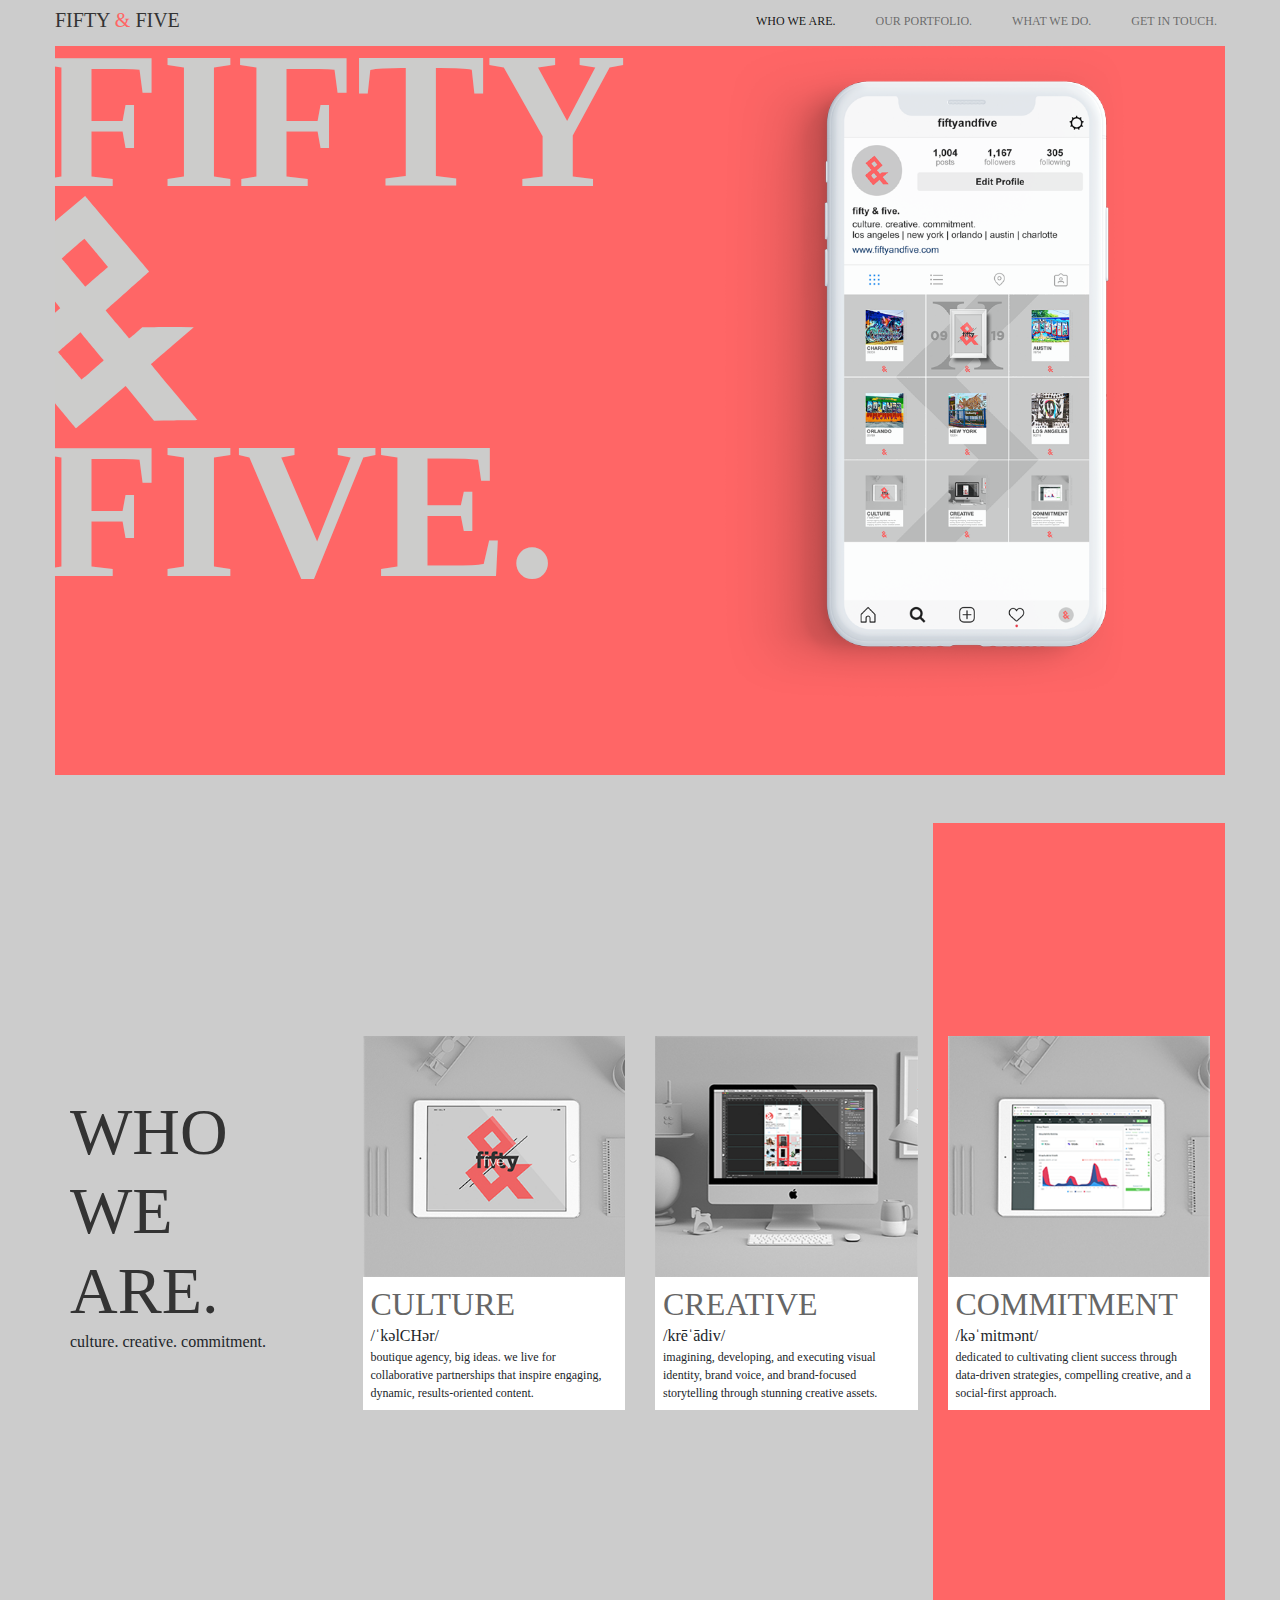
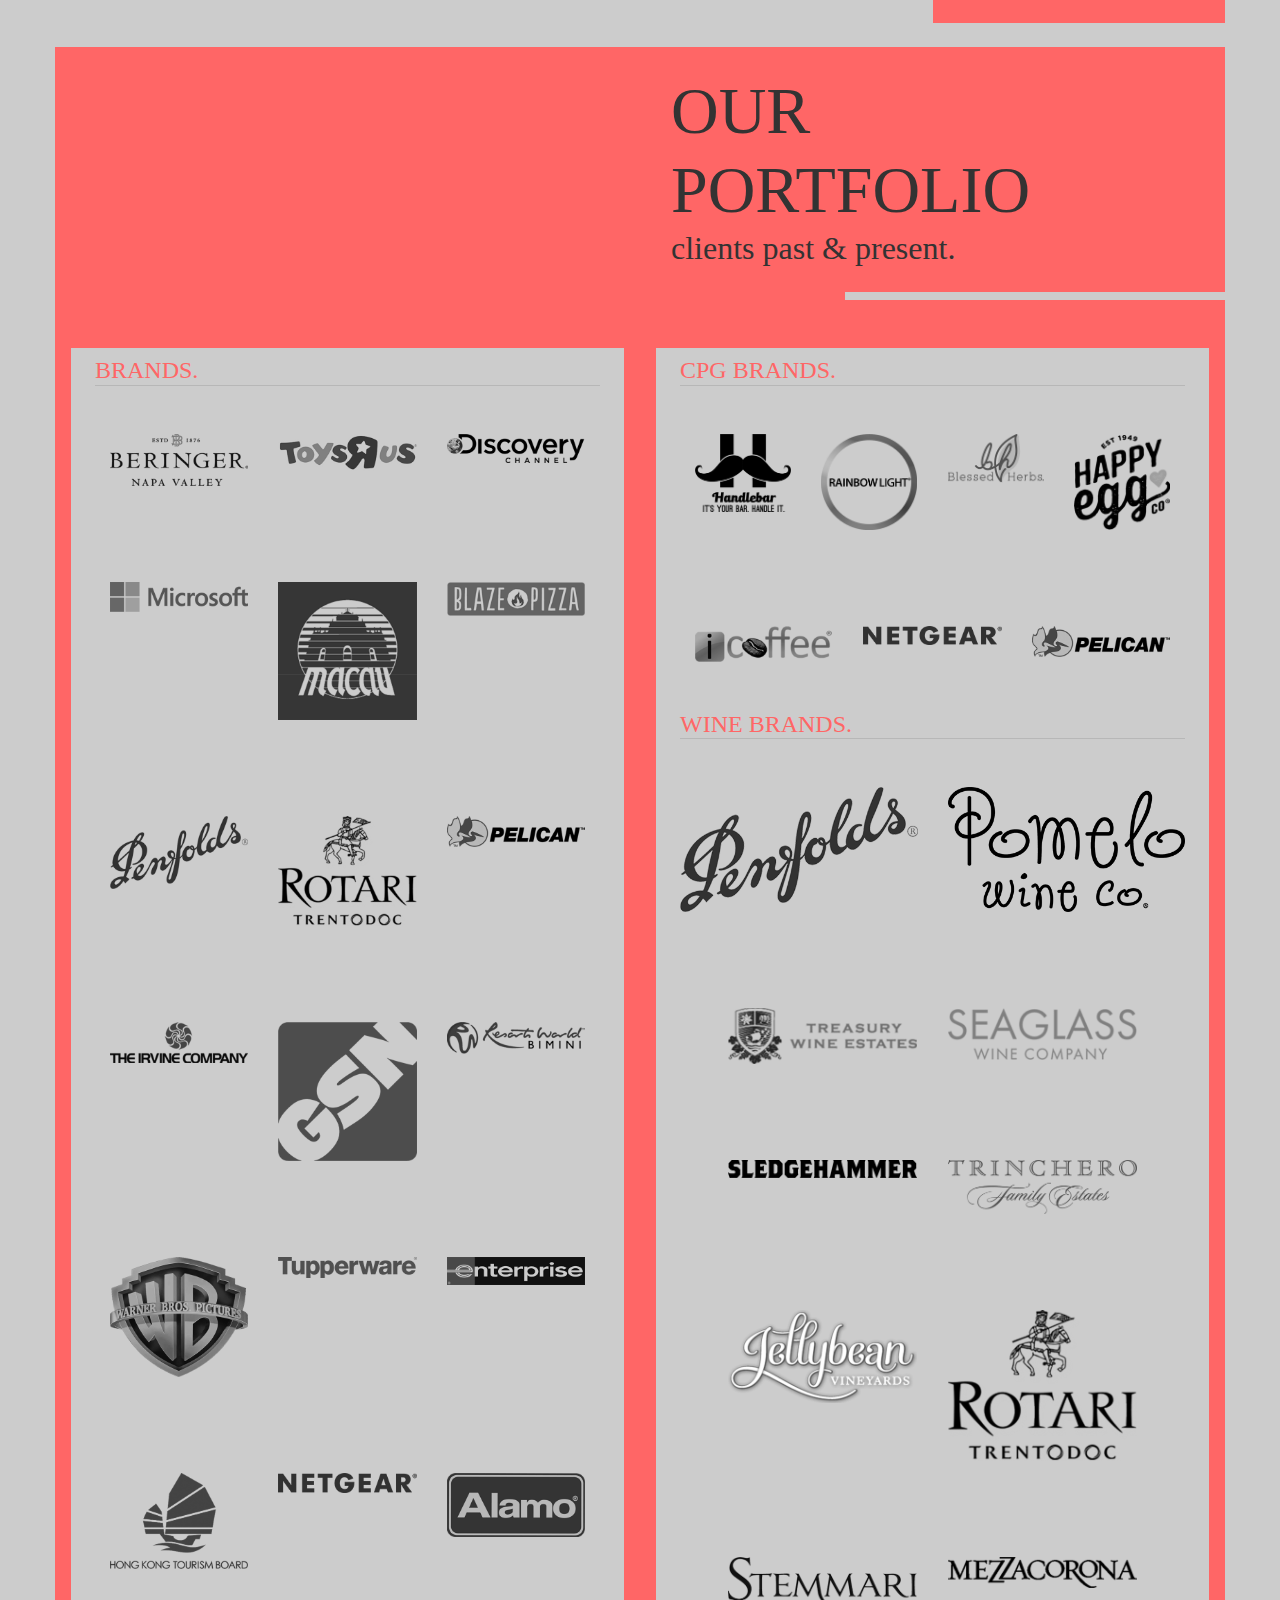
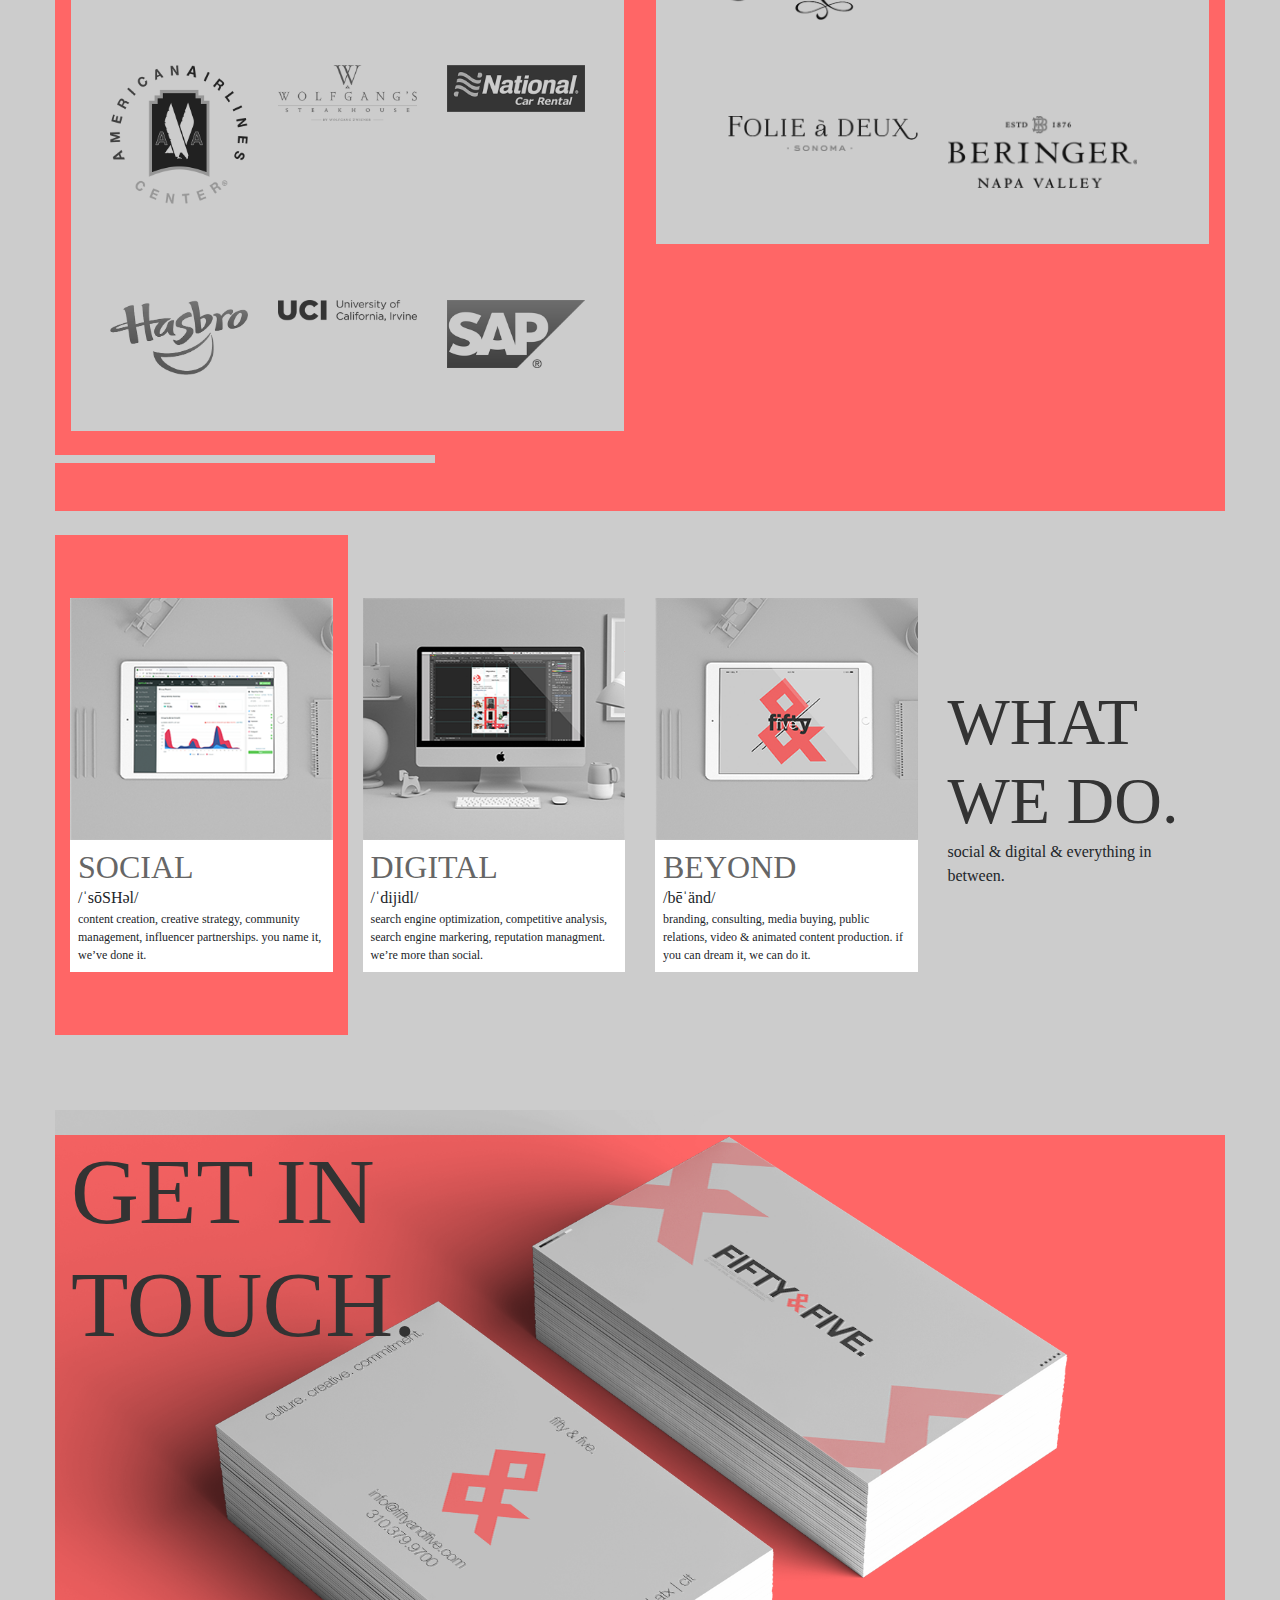
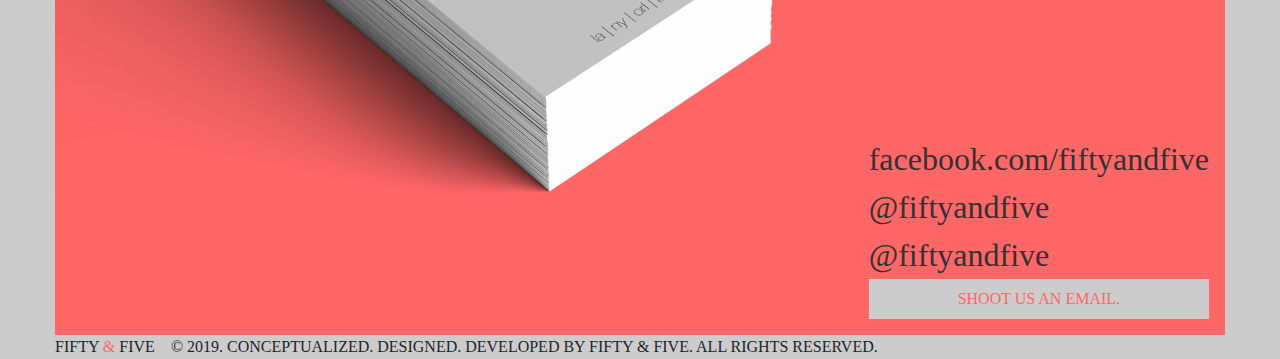
==== FiftyAndFive/buildout/index.html @ 52392a87 "initial commit" ====
<html>
    <head>
    	<meta charset="utf-8" />
		<meta name="viewport" content="width=device-width,height=device-height,user-scalable=no,initial-scale=1.0,maximum-scale=1.0,minimum-scale=1.0,shrink-to-fit=no"
		/>
        <title>Fifty &amp; Five</title>

        <link rel="stylesheet" href="https://maxcdn.bootstrapcdn.com/bootstrap/4.0.0/css/bootstrap.min.css" integrity="sha384-Gn5384xqQ1aoWXA+058RXPxPg6fy4IWvTNh0E263XmFcJlSAwiGgFAW/dAiS6JXm" crossorigin="anonymous">
		<link rel="stylesheet" type="text/css" media="screen" href="css/fiftyandfive.css">

        <script src="https://code.jquery.com/jquery-3.2.1.slim.min.js" integrity="sha384-KJ3o2DKtIkvYIK3UENzmM7KCkRr/rE9/Qpg6aAZGJwFDMVNA/GpGFF93hXpG5KkN" crossorigin="anonymous"></script>
		<script src="https://cdnjs.cloudflare.com/ajax/libs/popper.js/1.12.9/umd/popper.min.js" integrity="sha384-ApNbgh9B+Y1QKtv3Rn7W3mgPxhU9K/ScQsAP7hUibX39j7fakFPskvXusvfa0b4Q" crossorigin="anonymous"></script>
        
        <script src="https://maxcdn.bootstrapcdn.com/bootstrap/4.0.0/js/bootstrap.min.js" integrity="sha384-JZR6Spejh4U02d8jOt6vLEHfe/JQGiRRSQQxSfFWpi1MquVdAyjUar5+76PVCmYl" crossorigin="anonymous"></script>        
    </head>
    <body class="greybg">
        <div class="container mx-auto px-0">
            <div class="row px-0">
                <div class="col px-0">
                    <a class="navbar-brand float-left darkgrey" href="#">FIFTY <span class="pink">&amp;</span> FIVE</a>
                    <nav class="navbar navbar-expand-lg navbar-light float-right pt-1 pr-0 m-0">
                      <div class="collapse navbar-collapse" id="navbarNav">
                        <div class="d-block float-right">
                            <ul class="navbar-nav bold float-right darkgrey s-12">
                              <li class="nav-item active ">
                                <a class="nav-link" href="#whoweare">WHO WE ARE.</span></a>
                              </li>
                              <li class="nav-item ml-4">
                                <a class="nav-link" href="#ourportfolio">OUR PORTFOLIO.</a>
                              </li>
                              <li class="nav-item ml-4">
                                <a class="nav-link" href="#whatwedo">WHAT WE DO.</a>
                              </li>
                               <li class="nav-item ml-4">
                                <a class="nav-link" href="#getintouch">GET IN TOUCH.</a>
                              </li>
                            </ul>
                        </div>
                      </div>
                    </nav>

                </div>
            </div>
        	<div class="row px-0 mb-5 pinkbg">
        		<div class="col-xl p-0">
			        <div class="pinkbg">
                        <div class="pt-0">
                            <svg id="Layer_1" data-name="Layer 1" xmlns="http://www.w3.org/2000/svg" viewBox="32 20 420.88 538.27"><defs><style>.cls-1{font-size:144px;font-family:HelveticaNeue-Bold, Helvetica Neue;font-weight:700;}.cls-1,.cls-2{fill:#cccccb;}</style></defs><title>Ampersand</title><text class="cls-1" transform="translate(22.29 123.41)">FIFTY</text><g id="layer101"><path class="cls-2" d="M116.4,296.82c-13-15.71-23.62-28.67-23.62-28.81s8-7.16,17.81-15.62l18-15.64c.19-.18-2.81-3.87-16.27-20-16-19.14-16.48-19.75-16.16-20.06s11.68-9.93,25.57-21.65L147,153.75l.37.45c.2.25,10.83,12.77,23.62,27.84s23.28,27.47,23.3,27.54-7.19,6.53-16.05,14.35-16.07,14.28-16,14.36,3.86,4.68,8.53,10.27,8.59,10.25,8.68,10.38,1.29-.72,5-3.94l4.78-4.19,8.82-.11c4.85-.07,13.42-.1,19-.07l10.22.06-15.75,13.6c-8.66,7.48-15.78,13.69-15.82,13.81s7.64,9.36,17.07,20.56,17.17,20.4,17.2,20.48-4,.17-8.95.25-12.18.16-16.07.21l-7.06.11-9.06-11.06-10.5-12.83-1.44-1.74L158.6,309.74c-10,8.61-18.29,15.66-18.4,15.64S129.39,312.51,116.4,296.82Zm31-9.9c.34-.34,2.24-2,3-2.68.54-.45,1.35-1.16,1.79-1.59s1.22-1.08,1.7-1.45,1.54-1.27,2.33-2,2.13-1.91,3-2.63c1.34-1.11,1.53-1.34,1.37-1.63a2.23,2.23,0,0,0-.5-.57,9.82,9.82,0,0,1-1-1.11c-.37-.48-.87-1.09-1.11-1.34l-.53-.64c-.59-.79-1.67-2.1-2.19-2.69-.36-.39-.87-1-1.18-1.43a13,13,0,0,0-1.14-1.32c-.33-.36-.81-.92-1.06-1.27-.52-.68-2.17-2.67-2.47-3-.09-.09-.54-.64-1-1.21a21.28,21.28,0,0,0-1.37-1.7c-.34-.36-1.24-1.45-2-2.4a16.16,16.16,0,0,0-1.47-1.76,5.08,5.08,0,0,0-.78.65l-2.69,2.36c-1.09.95-2.11,1.84-2.25,2s-.83.73-1.49,1.3-1.16,1-1.07,1,0,.05-.16.12a47.73,47.73,0,0,0-4,3.48,2.57,2.57,0,0,1-.62.5,6.23,6.23,0,0,0-1.15,1c-.55.52-1.31,1.2-1.66,1.49l-.67.55,1,1.27a7.88,7.88,0,0,0,1.18,1.27.19.19,0,0,1,.17.2,21.81,21.81,0,0,0,2.5,3,8.6,8.6,0,0,1,1.07,1.33,8.82,8.82,0,0,0,.88,1,5.1,5.1,0,0,1,.79.9c-.05,0,.18.3.54.68s1.46,1.64,2.48,2.86c2.76,3.29,4.21,5,5.12,6.08.45.52,1,1.15,1.15,1.4l.35.43,1.45-1.2C146.7,287.57,147.4,287,147.45,286.92ZM149.26,219c4.29-3.8,5.3-4.67,6.71-5.87.8-.68,2.15-1.85,3-2.58s2.27-2,3.22-2.83l1.74-1.52-.93-1.11-2-2.41c-3-3.67-4.38-5.3-7.32-8.81l-3.76-4.47c-.3-.34-1.18-1.41-2-2.36l-1.4-1.74-.5.36c-.27.2-1.41,1.18-2.56,2.18s-3.2,2.85-4.6,4.08l-4.38,3.85c-1,.89-2.47,2.16-3.28,2.84a13.48,13.48,0,0,0-1.47,1.35,6.9,6.9,0,0,0,.74.91c.39.45,1.47,1.74,2.4,2.86s2.32,2.79,3.07,3.71,3.24,3.84,5.48,6.53c5.64,6.71,5.69,6.78,5.85,6.73S148.24,219.89,149.26,219Z" transform="translate(-92.78 -23.05)"/></g><text class="cls-1" transform="translate(22.29 411.56)">FIVE.</text></svg>
                        </div>
                    </div>
        		</div>
                <div class="col-xl text-center">
                    <img class="img-fluid d-none-lg" style="max-width:400px;" src="images/hero_IPHONE.png"/>
                </div>
        	</div>
        	<div class="row px-0 my-4">
        		<div class="col-xl text-center text-xl-left d-flex">
                    <div class="align-self-center">
                        <a name="whoweare"></a>
                        <h2 class="darkgrey">WHO WE ARE.</h2>
                        <span class="thin">culture. creative. commitment.</span>
                    </div>
        		</div>
        		<div class="col-xl d-flex">
                    <div class="whitebg d-block text-center text-xl-left align-self-center">
                        <img src="images/culture.png" class="img-fluid" width="100%"/>
                        <div class="p-2">
                            <h3 class="midgrey">CULTURE</h3>
                            <span class="thin d-block">/ˈkəlCHər/</span>
                            <span class="thin smalltext d-block">boutique agency, big ideas. we live for collaborative partnerships that inspire engaging, dynamic, results-oriented content.</span>
                        </div>
                    </div>
        		</div>
				<div class="col-xl d-flex">
                    <div class="whitebg text-center text-xl-left align-self-center">
                        <img src="images/creative.png" class="img-fluid" width="100%"/>
                        <div class="p-2">
                            <h3 class="midgrey">CREATIVE</h3>
                            <span class="thin d-block">/krēˈādiv/</span>
                            <span class="thin smalltext d-block">imagining, developing, and executing visual identity, brand voice, and brand-focused storytelling through stunning creative assets.</span>
                        </div>
                    </div>
        		</div>
        		<div class="col-xl pinkbg d-flex" style="min-height:800px;">
        			<div class="whitebg text-center text-xl-left align-self-center" >
                        <img src="images/commitment.png" class="img-fluid" width="100%"/>
        				<div class="p-2">
                            <h3 class="midgrey">COMMITMENT</h3>
            				<span class="thin d-block">/kəˈmitmənt/</span>
    	        			<span class="thin smalltext d-block">dedicated to cultivating client success through data-driven strategies, compelling creative, and a social-first approach.</span>
                        </div>
        			</div>
        		</div>
        	</div>
        	<div class="row pinkbg mt-4">
        		<div class="col-lg">&nbsp;</div>
        		<div class="col-lg px-0">
                    <a name="ourportfolio"></a>
        			<h2 class="ml-3 text-lg-left text-center mt-4 darkgrey">OUR<br/>PORTFOLIO</h2>
        			<h3 class="ml-3 thin text-lg-left text-center darkgrey">clients past &amp; present.</h3>
        			<div class="d-block mb-2 my-4">
        				<div class="container">
        					<div class="row">
        						<div class="col-4">
        						</div>
        						<div class="col-8 greybg py-1">
        						</div>
        					</div>
        				</div>
        			</div>
        		</div>
        	</div>
        	<div class="row pinkbg">
        		<div class="col-lg px-3 py-4">
        			<div class="greybg px-4 py-2">
        				<h4 class="pink">BRANDS.</h4>
        				<hr class="mt-0"/>
                        <div class="container">
                            <div class="row mt-5">
                                <div class="col-lg text-center">
                                    <img class="img-fluid mb-5" src="images/logos/Beringer Napa Valley Logo.png"/>
                                </div>
                                <div class="col-lg text-center">
                                    <img class="img-fluid mb-5" src="images/logos/Toys R Us Logo.png"/>
                                </div>
                                <div class="col-lg text-center">
                                    <img class="img-fluid mb-5" src="images/logos/Discovery Channel.png"/>
                                </div>
                            </div>
                            <div class="row mt-5">
                                <div class="col-lg text-center">
                                    <img class="img-fluid mb-5" src="images/logos/Microsoft Logo.png"/>
                                </div>
                                <div class="col-lg text-center">
                                    <img class="img-fluid mb-5" src="images/logos/Macau Tourism.png"/>
                                </div>
                                <div class="col-lg text-center">
                                    <img class="img-fluid mb-5" src="images/logos/Blaze Pizza.png"/>
                                </div>
                            </div>
                            <div class="row mt-5">
                                <div class="col-lg text-center">
                                    <img class="img-fluid mb-5" src="images/logos/Penfolds Logo.png"/>
                                </div>
                                <div class="col-lg text-center">
                                    <img class="img-fluid mb-5" src="images/logos/Rotari Logo.png"/>
                                </div>
                                <div class="col-lg text-center">
                                    <img class="img-fluid mb-5" src="images/logos/Pelican Logo.png"/>
                                </div>
                            </div>
                            <div class="row mt-5">
                                <div class="col-lg text-center">
                                    <img class="img-fluid mb-5" src="images/logos/The Irvine Company Logo.png"/>
                                </div>
                                <div class="col-lg text-center">
                                    <img class="img-fluid mb-5" src="images/logos/GSN Logo.png"/>
                                </div>
                                <div class="col-lg text-center">
                                    <img class="img-fluid mb-5" src="images/logos/Resorts World Bimini Logo.png"/>
                                </div>
                            </div>
                            <div class="row mt-5">
                                <div class="col-lg text-center">
                                    <img class="img-fluid mb-5" src="images/logos/Warner Brothers Logo.png"/>
                                </div>
                                <div class="col-lg text-center">
                                    <img class="img-fluid mb-5" src="images/logos/Tupperware Logo.png"/>
                                </div>
                                <div class="col-lg text-center">
                                    <img class="img-fluid mb-5" src="images/logos/Enterprise Logo.png"/>
                                </div>
                            </div>
                            <div class="row mt-5">
                                <div class="col-lg text-center">
                                    <img class="img-fluid mb-5" src="images/logos/Hong Kong Tourism Board.png"/>
                                </div>
                                <div class="col-lg text-center">
                                    <img class="img-fluid mb-5" src="images/logos/Netgear Logo.png"/>
                                </div>
                                <div class="col-lg text-center">
                                    <img class="img-fluid mb-5" src="images/logos/Alamo Logo.png"/>
                                </div>
                            </div>
                            <div class="row mt-5">
                                <div class="col-lg text-center">
                                    <img class="img-fluid mb-5" src="images/logos/American Airlines Center.png"/>
                                </div>
                                <div class="col-lg text-center">
                                    <img class="img-fluid mb-5" src="images/logos/Wolfgangs Steakhouse Logo.png"/>
                                </div>
                                <div class="col-lg text-center">
                                    <img class="img-fluid mb-5" src="images/logos/National Car Rental Logo.png"/>
                                </div>
                            </div>
                            <div class="row mt-5">
                                <div class="col-lg text-center">
                                    <img class="img-fluid mb-5" src="images/logos/Hasbro Logo.png"/>
                                </div>
                                <div class="col-lg text-center">
                                    <img class="img-fluid mb-5" src="images/logos/UCI Logo.png"/>
                                </div>
                                <div class="col-lg text-center">
                                    <img class="img-fluid mb-5" src="images/logos/SAP Logo.png"/>
                                </div>
                            </div>
                        </div>
        			</div>
        		</div>
        		<div class="col-lg px-3 py-4">
        			<div class="greybg px-4 py-2">
        				<h4 class="pink">CPG BRANDS.</h4>
        				<hr class="mt-0"/>
                        <div class="container">
                            <div class="row mt-5">
                                <div class="col-lg text-center">
                                    <img class="img-fluid mb-5" src="images/logos/Handlebar Logo.png"/>
                                </div>
                                <div class="col-lg text-center">
                                    <img class="img-fluid mb-5" src="images/logos/Rainbow Light Logo.png"/>
                                </div>
                                <div class="col-lg text-center">
                                    <img class="img-fluid mb-5" src="images/logos/Blessed Herbs.png"/>
                                </div>
                                <div class="col-lg text-center">
                                    <img class="img-fluid mb-5" src="images/logos/Happy Egg Logo.png"/>
                                </div>
                            </div>
                            <div class="row mt-5">
                                <div class="col-lg text-center">
                                    <img class="img-fluid mb-5" src="images/logos/iCoffee Logo.png"/>
                                </div>
                                <div class="col-lg text-center">
                                    <img class="img-fluid mb-5" src="images/logos/Netgear Logo.png"/>
                                </div>
                                <div class="col-lg text-center">
                                    <img class="img-fluid mb-5" src="images/logos/Pelican Logo.png"/>
                                </div>
                            </div>
                        </div>
        				<h4 class="pink">WINE BRANDS.</h4>
        				<hr class="mt-0"/>
                            <div class="row mt-5">
                                <div class="col-lg text-center">
                                    <img class="img-fluid mb-5" src="images/logos/Penfolds Logo.png"/>
                                </div>
                                <div class="col-lg text-center">
                                    <img class="img-fluid mb-5" src="images/logos/Pomelo Logo.png"/>
                                </div>
                            </div>
                            <div class="row mt-5 px-5">
                                <div class="col-lg text-center">
                                    <img class="img-fluid mb-5" src="images/logos/Treasury Wine Estates.png"/>
                                </div>
                                <div class="col-lg text-center">
                                    <img class="img-fluid mb-5" src="images/logos/Seaglass Logo.png"/>
                                </div>
                            </div>
                            <div class="row mt-5 px-5">
                                <div class="col-lg text-center">
                                    <img class="img-fluid mb-5" src="images/logos/Sledgehammer Logo.png"/>
                                </div>
                                <div class="col-lg text-center">
                                    <img class="img-fluid mb-5" src="images/logos/Trinchero Family Estates Logo.png"/>
                                </div>
                            </div>
                            <div class="row mt-5 px-5">
                                <div class="col-lg text-center">
                                    <img class="img-fluid mb-5" src="images/logos/Jellybean Vineyards.png"/>
                                </div>
                                <div class="col-lg text-center">
                                    <img class="img-fluid mb-5" src="images/logos/Rotari Logo.png"/>
                                </div>
                            </div>
                            <div class="row mt-5 px-5">
                                <div class="col-lg text-center">
                                    <img class="img-fluid mb-5" src="images/logos/Stemmari Logo.png"/>
                                </div>
                                <div class="col-lg text-center">
                                    <img class="img-fluid mb-5" src="images/logos/Mezzacorona Logo.png"/>
                                </div>
                            </div>
                            <div class="row mt-5 px-5">
                                <div class="col-lg text-center">
                                    <img class="img-fluid mb-5" src="images/logos/Folie a Deux Logo.png"/>
                                </div>
                                <div class="col-lg text-center">
                                    <img class="img-fluid mb-5" src="images/logos/Beringer Napa Valley Logo.png"/>
                                </div>
                            </div>
                            
        			</div>
        		</div>
        	</div>
        	<div class="row pinkbg">
        		<div class="col-6 ml-0 pl-0">
        			<div class="d-block mb-2">
        				<div class="container">
        					<div class="row mb-5">
        						<div class="col-8 greybg py-1">
        						</div>
								<div class="col-4">
        						</div>
        					</div>
        				</div>
	        		</div>
        		</div>
        	</div>
            <div class="row px-0 my-4 row-reverse"> 
                <div class="col-xl text-center text-xl-left d-flex">
                    <div class="align-self-center">
                        <a name="whatwedo"></a>
                        <h2 class="darkgrey">WHAT WE DO.</h2>
                        <span class="thin">social & digital &amp; everything in between.</span>
                    </div>
                </div>
                <div class="col-xl d-flex">
                    <div class="d-inline align-self-center">
                        <div class="whitebg d-block text-center text-xl-left">
                            <img src="images/culture.png" class="img-fluid" width="100%"/>
                            <div class="p-2">
                                <h3 class="midgrey">BEYOND</h3>
                                <span class="thin d-block">/bēˈänd/</span>
                                <span class="thin smalltext d-block">branding, consulting, media buying, public relations, video & animated content production. if you can dream it, we can do it.</span>
                            </div>
                        </div>
                    </div>
                </div>
                <div class="col-xl d-flex">
                    <div class="whitebg text-center text-xl-left align-self-center">
                        <div class="align-self-middle">
                            <img src="images/creative.png" class="img-fluid" width="100%"/>
                            <div class="p-2">
                                <h3 class="midgrey">DIGITAL</h3>
                                <span class="thin d-block">/ˈdijidl/</span>
                                <span class="thin smalltext d-block">search engine optimization, competitive analysis, search engine markering, reputation managment. we’re more than social.</span>
                            </div>
                        </div>
                    </div>
                </div>
                <div class="col-xl pinkbg d-flex" style="min-height:500px;">
                    <div class="whitebg text-center text-xl-left align-self-center" >
                        <img src="images/commitment.png" class="img-fluid" width="100%"/>
                        <div class="p-2">
                            <h3 class="midgrey">SOCIAL</h3>
                            <span class="thin d-block">/ˈsōSHəl/</span>
                            <span class="thin smalltext d-block">content creation, creative strategy, community management, influencer partnerships. you name it, we’ve done it. </span>
                        </div>
                    </div>
                </div>
            </div>
            <div class="row pinkbg" style="margin-top:100px;">
                <div class="col p-3"  style="min-height:800px; padding-top: 0px !important;">
                    <img src="images/cards.png" class="img-fluid position-absolute" style="top:-25px; right: 0px; z-index: 0;"/>
                    <a name="getintouch"></a>
                    <h2 class="darkgrey position-absolute s-94 mt-0" style="z-index: 1;">GET IN<br/>TOUCH.</h2>
                    <div class="position-absolute m-3" style="z-index: 1; bottom: 0px; right: 0px">
                        <div>
                            <a class="thin darkgrey s-32" href="https://facebook.com/fiftyandfive">facebook.com/fiftyandfive</a>
                        </div>
                        <div>
                            <a class="thin darkgrey s-32" href="https://twitter.com/fiftyandfive">@fiftyandfive</a>
                        </div>
                        <div>
                            <a class="thin darkgrey s-32" href="https://instagram.com/fiftyandfive">@fiftyandfive</a>
                        </div>
                        <div class="greybg text-center p-2">
                            <a href="mailto:info@fiftyandfive.com" class="pink bold">SHOOT US AN EMAIL.</a>
                        </div>
                    </div>
                </div>                
            </div>
            <div class="row">
                <span class="mr-3">FIFTY <span class="pink">&amp;</span> FIVE</span>
                <span>&copy; 2019. CONCEPTUALIZED. DESIGNED. DEVELOPED BY FIFTY & FIVE. ALL RIGHTS RESERVED.</span>
            </div>
        </div>
    </body>
</html>
---- FiftyAndFive/buildout/css/fiftyandfive.css ----
body {
	font-family: "Helvetica Neue", Helvetica, Arial, sans-serif;
}

a, span, h1, h2, h3, h4, span {
	font-family: "HelveticaNeue-Bold";
	font-weight: normal;
	padding: 0;
	margin: 0;
	color: #3333333;
}

a:hover { text-decoration: none; color: inherit; opacity: 0.7; }

h1 {	font-size: 124px;	}
h2 {	font-size: 66px;	}
h3 {	font-size: 32px;	}


/* Custom Classes */

.s-94 { font-size: 94px; 	}
.s-32 { font-size: 32px; 	}
.s-12 { font-size: 12px;	}

.pink { 	color: #ff6666; }
.midgrey { 	color: #666666; }
.darkgrey { color: #333333; }
.grey { 	color: #cccccc; }

.pinkbg { 	background-color: #ff6666; }
.whitebg {	background-color: #ffffff; }
.greybg {	background-color: #cccccc; }

.smalltext { font-size: 12px; }

.thin { 	 font-family: "HelveticaNeue-Thin";}
.bold {		 font-family: "HelveticaNeue-Bold";}

.logosize { font-size:250px; line-height: 1;}

.row-reverse { flex-direction: row-reverse; }
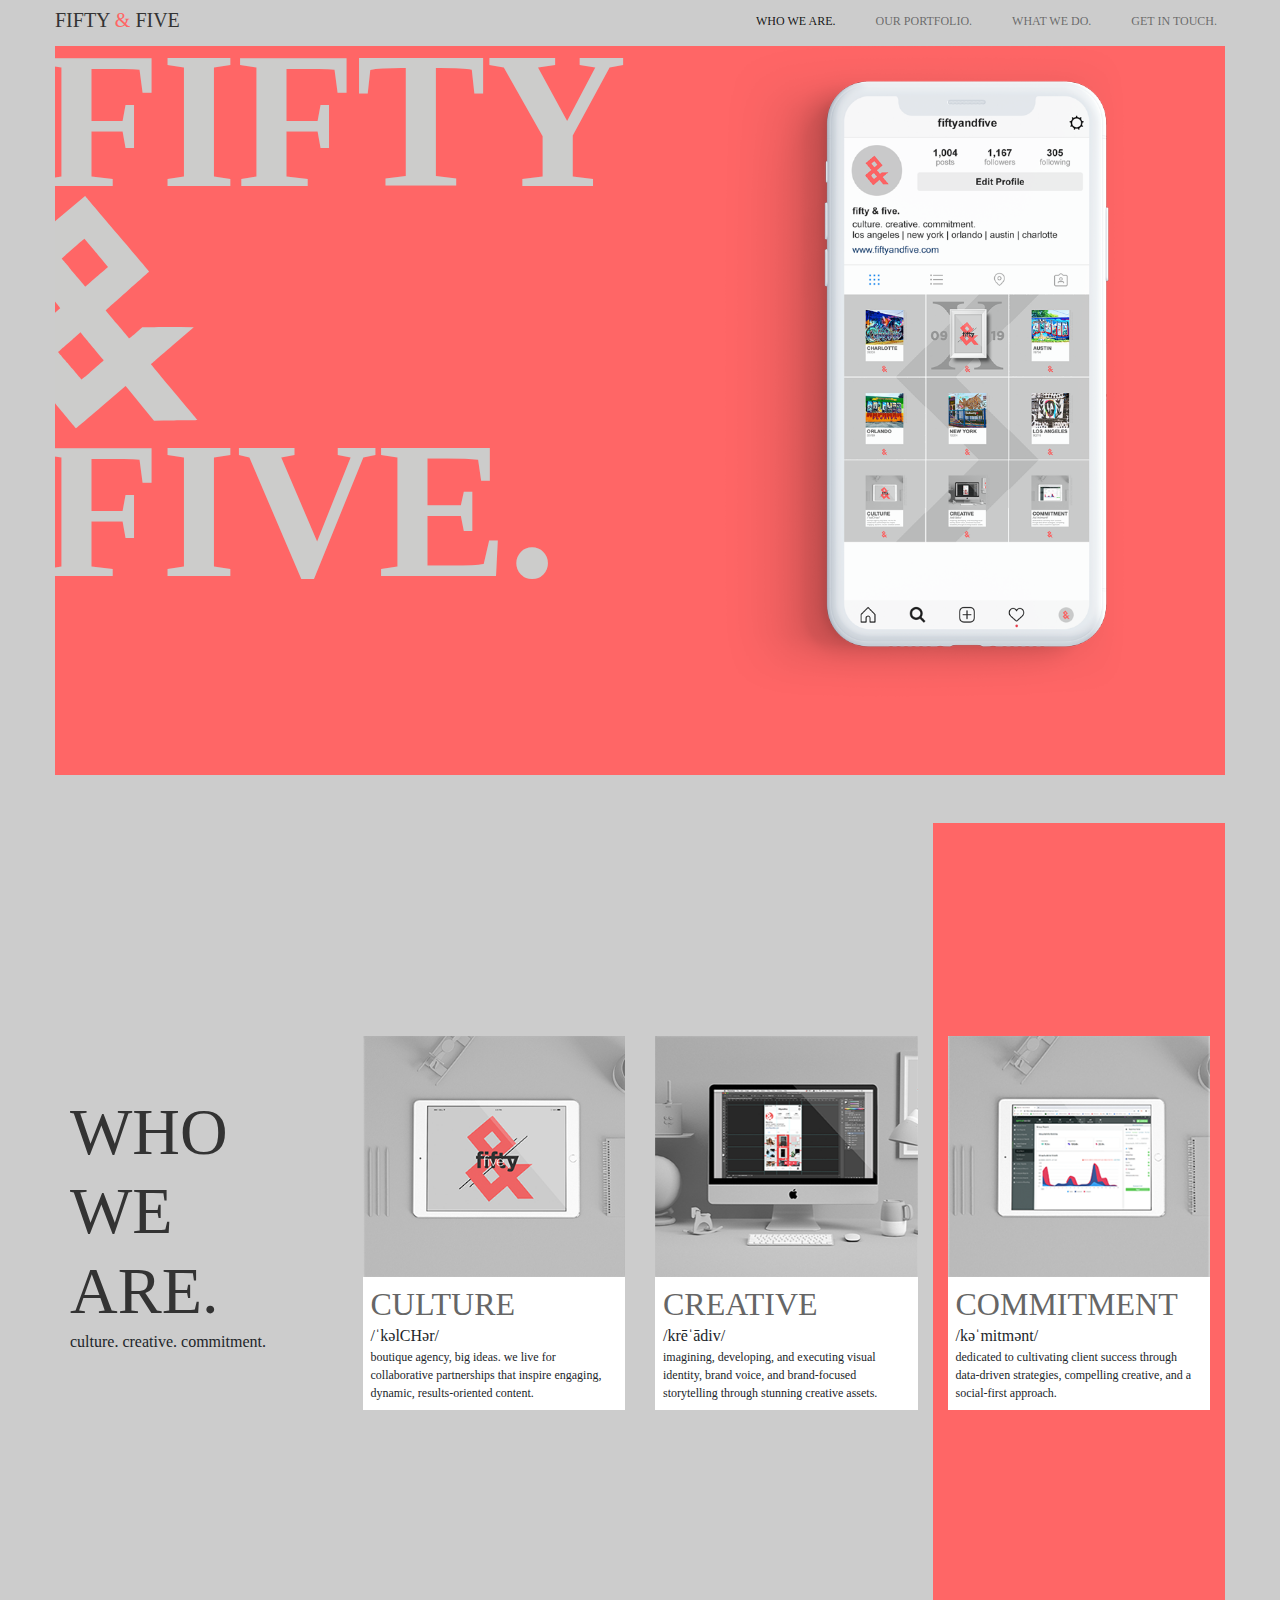
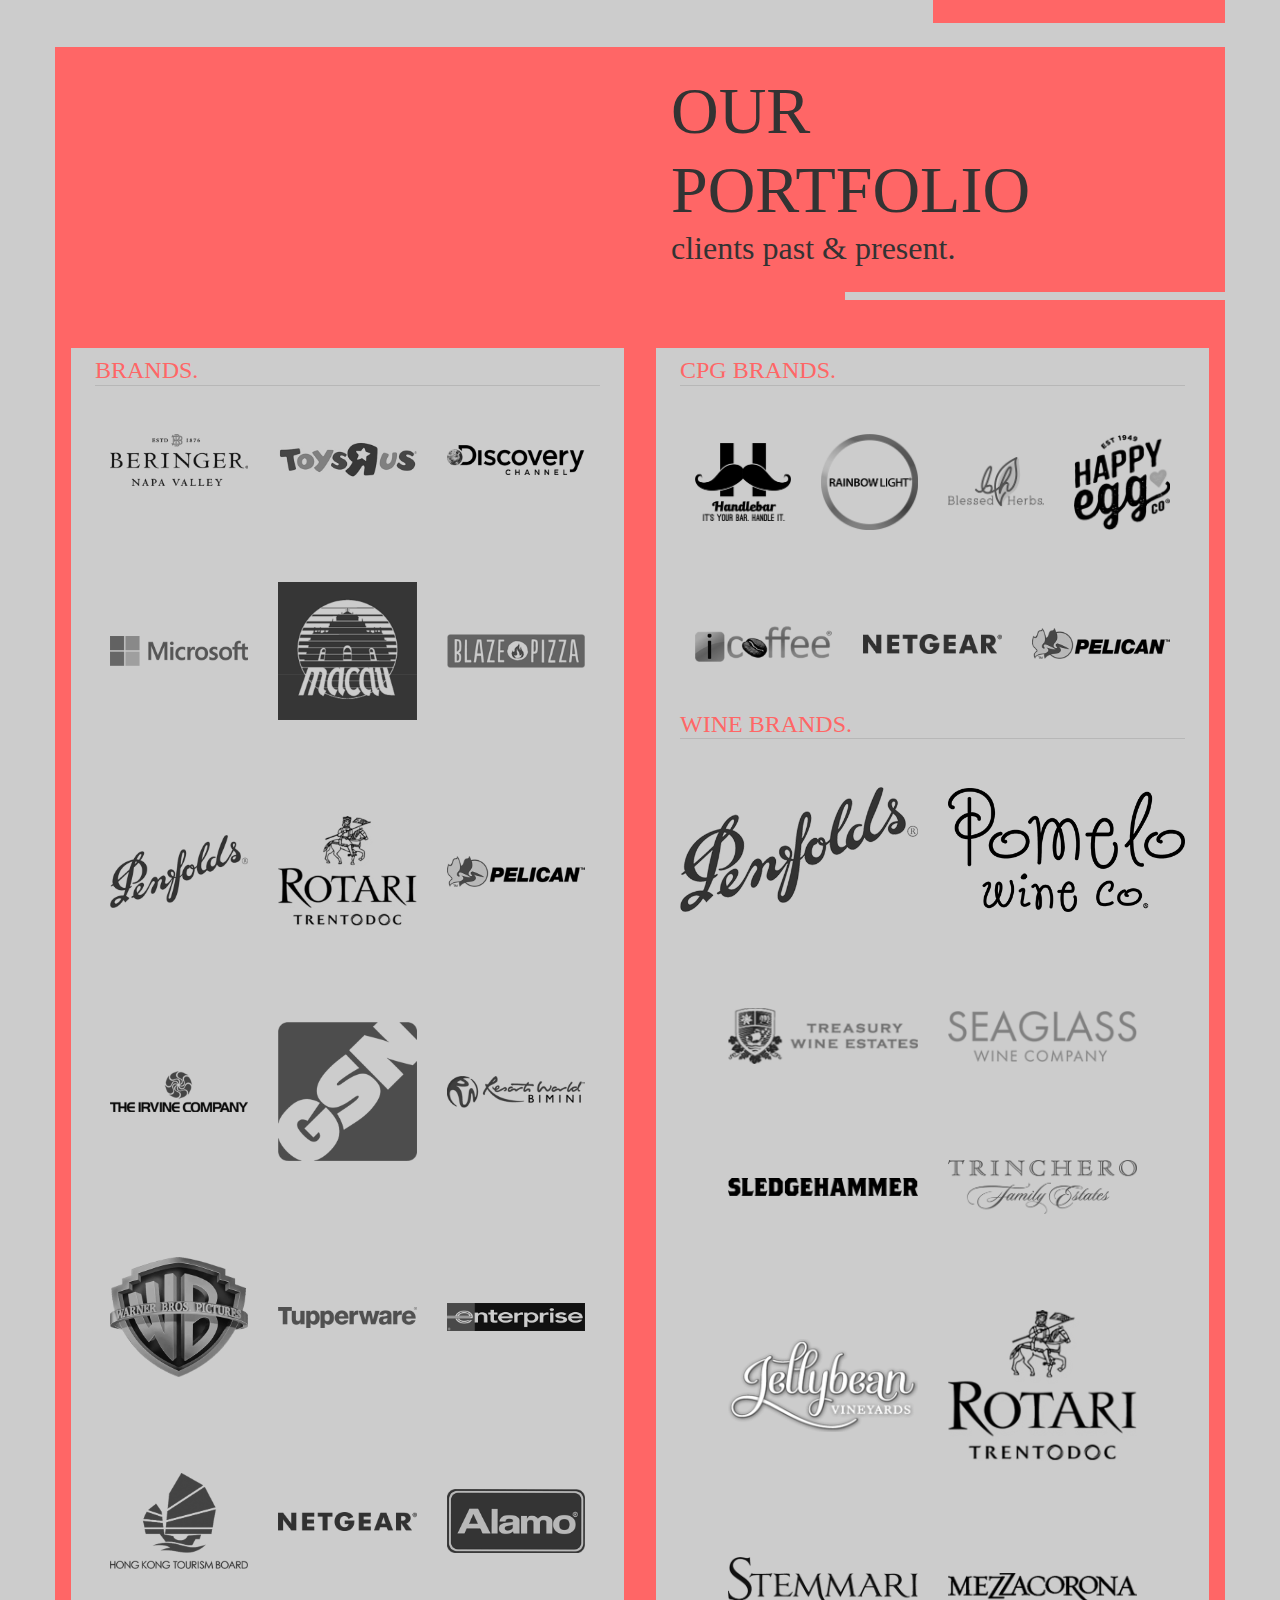
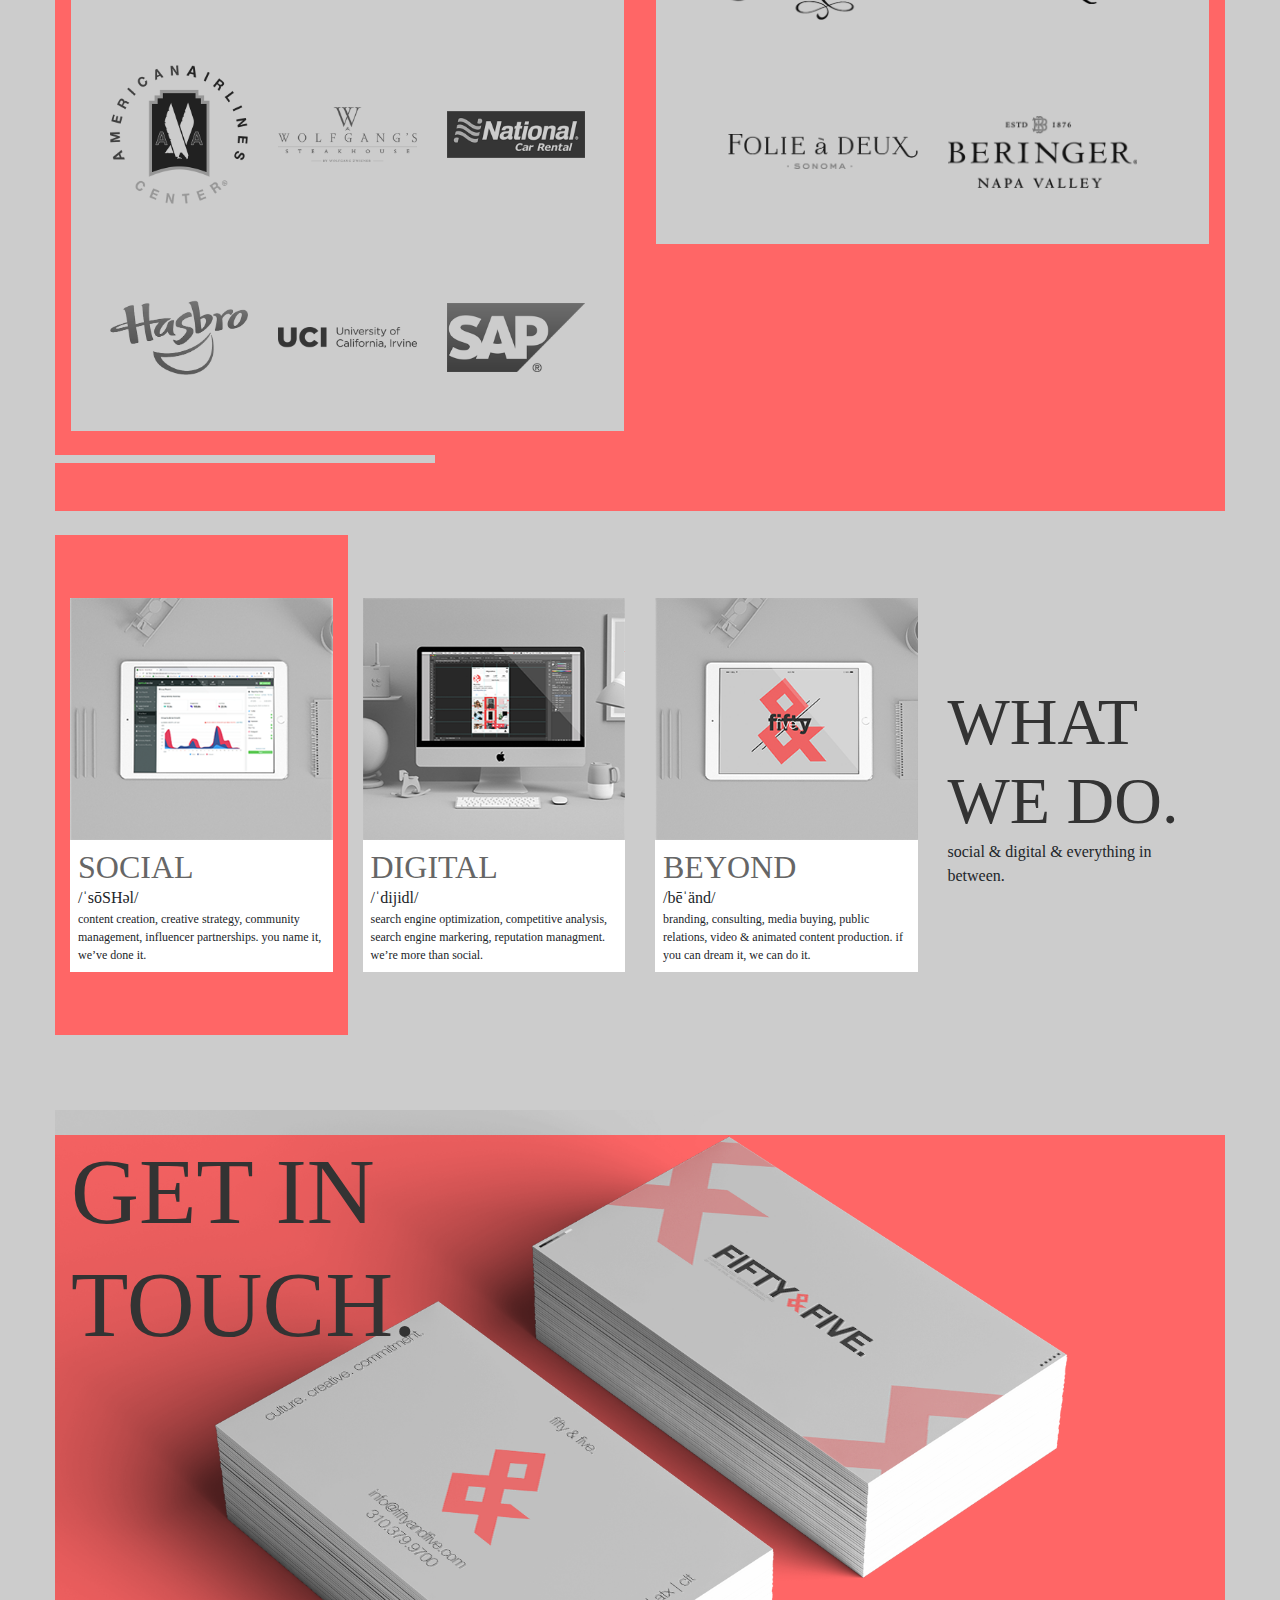
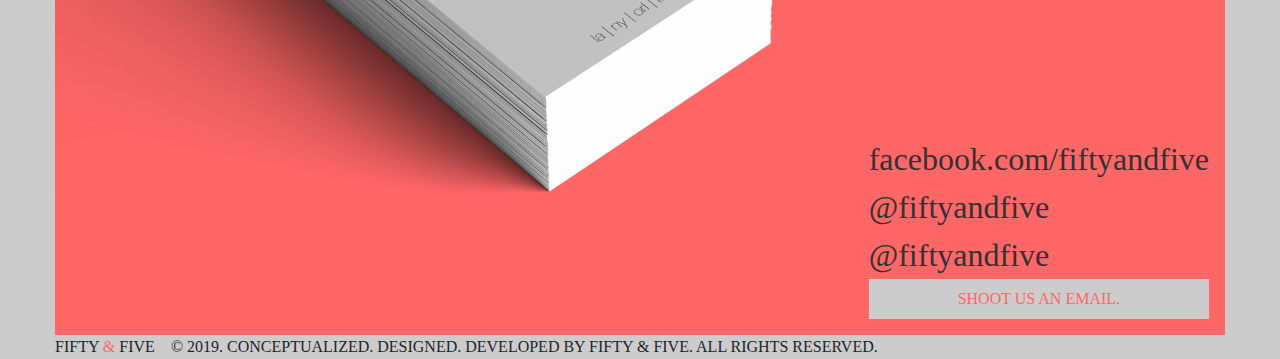
==== commit 5a73657a: "fixing logo alignment" ====
--- a/FiftyAndFive/buildout/index.html
+++ b/FiftyAndFive/buildout/index.html
@@ -117,91 +117,91 @@
         				<hr class="mt-0"/>
                         <div class="container">
                             <div class="row mt-5">
-                                <div class="col-lg text-center">
-                                    <img class="img-fluid mb-5" src="images/logos/Beringer Napa Valley Logo.png"/>
-                                </div>
-                                <div class="col-lg text-center">
-                                    <img class="img-fluid mb-5" src="images/logos/Toys R Us Logo.png"/>
-                                </div>
-                                <div class="col-lg text-center">
-                                    <img class="img-fluid mb-5" src="images/logos/Discovery Channel.png"/>
-                                </div>
-                            </div>
-                            <div class="row mt-5">
-                                <div class="col-lg text-center">
-                                    <img class="img-fluid mb-5" src="images/logos/Microsoft Logo.png"/>
-                                </div>
-                                <div class="col-lg text-center">
-                                    <img class="img-fluid mb-5" src="images/logos/Macau Tourism.png"/>
-                                </div>
-                                <div class="col-lg text-center">
-                                    <img class="img-fluid mb-5" src="images/logos/Blaze Pizza.png"/>
-                                </div>
-                            </div>
-                            <div class="row mt-5">
-                                <div class="col-lg text-center">
-                                    <img class="img-fluid mb-5" src="images/logos/Penfolds Logo.png"/>
-                                </div>
-                                <div class="col-lg text-center">
-                                    <img class="img-fluid mb-5" src="images/logos/Rotari Logo.png"/>
-                                </div>
-                                <div class="col-lg text-center">
-                                    <img class="img-fluid mb-5" src="images/logos/Pelican Logo.png"/>
-                                </div>
-                            </div>
-                            <div class="row mt-5">
-                                <div class="col-lg text-center">
-                                    <img class="img-fluid mb-5" src="images/logos/The Irvine Company Logo.png"/>
-                                </div>
-                                <div class="col-lg text-center">
-                                    <img class="img-fluid mb-5" src="images/logos/GSN Logo.png"/>
-                                </div>
-                                <div class="col-lg text-center">
-                                    <img class="img-fluid mb-5" src="images/logos/Resorts World Bimini Logo.png"/>
-                                </div>
-                            </div>
-                            <div class="row mt-5">
-                                <div class="col-lg text-center">
-                                    <img class="img-fluid mb-5" src="images/logos/Warner Brothers Logo.png"/>
-                                </div>
-                                <div class="col-lg text-center">
-                                    <img class="img-fluid mb-5" src="images/logos/Tupperware Logo.png"/>
-                                </div>
-                                <div class="col-lg text-center">
-                                    <img class="img-fluid mb-5" src="images/logos/Enterprise Logo.png"/>
-                                </div>
-                            </div>
-                            <div class="row mt-5">
-                                <div class="col-lg text-center">
-                                    <img class="img-fluid mb-5" src="images/logos/Hong Kong Tourism Board.png"/>
-                                </div>
-                                <div class="col-lg text-center">
-                                    <img class="img-fluid mb-5" src="images/logos/Netgear Logo.png"/>
-                                </div>
-                                <div class="col-lg text-center">
-                                    <img class="img-fluid mb-5" src="images/logos/Alamo Logo.png"/>
-                                </div>
-                            </div>
-                            <div class="row mt-5">
-                                <div class="col-lg text-center">
-                                    <img class="img-fluid mb-5" src="images/logos/American Airlines Center.png"/>
-                                </div>
-                                <div class="col-lg text-center">
-                                    <img class="img-fluid mb-5" src="images/logos/Wolfgangs Steakhouse Logo.png"/>
-                                </div>
-                                <div class="col-lg text-center">
-                                    <img class="img-fluid mb-5" src="images/logos/National Car Rental Logo.png"/>
-                                </div>
-                            </div>
-                            <div class="row mt-5">
-                                <div class="col-lg text-center">
-                                    <img class="img-fluid mb-5" src="images/logos/Hasbro Logo.png"/>
-                                </div>
-                                <div class="col-lg text-center">
-                                    <img class="img-fluid mb-5" src="images/logos/UCI Logo.png"/>
-                                </div>
-                                <div class="col-lg text-center">
-                                    <img class="img-fluid mb-5" src="images/logos/SAP Logo.png"/>
+                                <div class="col-lg text-center d-flex">
+                                    <img class="img-fluid mb-5 align-self-center" src="images/logos/Beringer Napa Valley Logo.png"/>
+                                </div>
+                                <div class="col-lg text-center d-flex">
+                                    <img class="img-fluid mb-5 align-self-center" src="images/logos/Toys R Us Logo.png"/>
+                                </div>
+                                <div class="col-lg text-center d-flex">
+                                    <img class="img-fluid mb-5 align-self-center" src="images/logos/Discovery Channel.png"/>
+                                </div>
+                            </div>
+                            <div class="row mt-5">
+                                <div class="col-lg text-center d-flex">
+                                    <img class="img-fluid mb-5 align-self-center" src="images/logos/Microsoft Logo.png"/>
+                                </div>
+                                <div class="col-lg text-center d-flex">
+                                    <img class="img-fluid mb-5 align-self-center" src="images/logos/Macau Tourism.png"/>
+                                </div>
+                                <div class="col-lg text-center d-flex">
+                                    <img class="img-fluid mb-5 align-self-center" src="images/logos/Blaze Pizza.png"/>
+                                </div>
+                            </div>
+                            <div class="row mt-5">
+                                <div class="col-lg text-center d-flex">
+                                    <img class="img-fluid mb-5 align-self-center" src="images/logos/Penfolds Logo.png"/>
+                                </div>
+                                <div class="col-lg text-center d-flex">
+                                    <img class="img-fluid mb-5 align-self-center" src="images/logos/Rotari Logo.png"/>
+                                </div>
+                                <div class="col-lg text-center d-flex">
+                                    <img class="img-fluid mb-5 align-self-center" src="images/logos/Pelican Logo.png"/>
+                                </div>
+                            </div>
+                            <div class="row mt-5">
+                                <div class="col-lg text-center d-flex">
+                                    <img class="img-fluid mb-5 align-self-center" src="images/logos/The Irvine Company Logo.png"/>
+                                </div>
+                                <div class="col-lg text-center d-flex">
+                                    <img class="img-fluid mb-5 align-self-center" src="images/logos/GSN Logo.png"/>
+                                </div>
+                                <div class="col-lg text-center d-flex">
+                                    <img class="img-fluid mb-5 align-self-center" src="images/logos/Resorts World Bimini Logo.png"/>
+                                </div>
+                            </div>
+                            <div class="row mt-5">
+                                <div class="col-lg text-center d-flex">
+                                    <img class="img-fluid mb-5 align-self-center" src="images/logos/Warner Brothers Logo.png"/>
+                                </div>
+                                <div class="col-lg text-center d-flex">
+                                    <img class="img-fluid mb-5 align-self-center" src="images/logos/Tupperware Logo.png"/>
+                                </div>
+                                <div class="col-lg text-center d-flex">
+                                    <img class="img-fluid mb-5 align-self-center" src="images/logos/Enterprise Logo.png"/>
+                                </div>
+                            </div>
+                            <div class="row mt-5">
+                                <div class="col-lg text-center d-flex">
+                                    <img class="img-fluid mb-5 align-self-center" src="images/logos/Hong Kong Tourism Board.png"/>
+                                </div>
+                                <div class="col-lg text-center d-flex">
+                                    <img class="img-fluid mb-5 align-self-center" src="images/logos/Netgear Logo.png"/>
+                                </div>
+                                <div class="col-lg text-center d-flex">
+                                    <img class="img-fluid mb-5 align-self-center" src="images/logos/Alamo Logo.png"/>
+                                </div>
+                            </div>
+                            <div class="row mt-5">
+                                <div class="col-lg text-center d-flex">
+                                    <img class="img-fluid mb-5 align-self-center" src="images/logos/American Airlines Center.png"/>
+                                </div>
+                                <div class="col-lg text-center d-flex">
+                                    <img class="img-fluid mb-5 align-self-center" src="images/logos/Wolfgangs Steakhouse Logo.png"/>
+                                </div>
+                                <div class="col-lg text-center d-flex">
+                                    <img class="img-fluid mb-5 align-self-center" src="images/logos/National Car Rental Logo.png"/>
+                                </div>
+                            </div>
+                            <div class="row mt-5">
+                                <div class="col-lg text-center d-flex">
+                                    <img class="img-fluid mb-5 align-self-center" src="images/logos/Hasbro Logo.png"/>
+                                </div>
+                                <div class="col-lg text-center d-flex">
+                                    <img class="img-fluid mb-5 align-self-center" src="images/logos/UCI Logo.png"/>
+                                </div>
+                                <div class="col-lg text-center d-flex">
+                                    <img class="img-fluid mb-5 align-self-center" src="images/logos/SAP Logo.png"/>
                                 </div>
                             </div>
                         </div>
@@ -213,79 +213,79 @@
         				<hr class="mt-0"/>
                         <div class="container">
                             <div class="row mt-5">
-                                <div class="col-lg text-center">
-                                    <img class="img-fluid mb-5" src="images/logos/Handlebar Logo.png"/>
-                                </div>
-                                <div class="col-lg text-center">
-                                    <img class="img-fluid mb-5" src="images/logos/Rainbow Light Logo.png"/>
-                                </div>
-                                <div class="col-lg text-center">
-                                    <img class="img-fluid mb-5" src="images/logos/Blessed Herbs.png"/>
-                                </div>
-                                <div class="col-lg text-center">
-                                    <img class="img-fluid mb-5" src="images/logos/Happy Egg Logo.png"/>
-                                </div>
-                            </div>
-                            <div class="row mt-5">
-                                <div class="col-lg text-center">
-                                    <img class="img-fluid mb-5" src="images/logos/iCoffee Logo.png"/>
-                                </div>
-                                <div class="col-lg text-center">
-                                    <img class="img-fluid mb-5" src="images/logos/Netgear Logo.png"/>
-                                </div>
-                                <div class="col-lg text-center">
-                                    <img class="img-fluid mb-5" src="images/logos/Pelican Logo.png"/>
+                                <div class="col-lg text-center d-flex">
+                                    <img class="img-fluid mb-5 align-self-center" src="images/logos/Handlebar Logo.png"/>
+                                </div>
+                                <div class="col-lg text-center d-flex">
+                                    <img class="img-fluid mb-5 align-self-center" src="images/logos/Rainbow Light Logo.png"/>
+                                </div>
+                                <div class="col-lg text-center d-flex">
+                                    <img class="img-fluid mb-5 align-self-center" src="images/logos/Blessed Herbs.png"/>
+                                </div>
+                                <div class="col-lg text-center d-flex">
+                                    <img class="img-fluid mb-5 align-self-center" src="images/logos/Happy Egg Logo.png"/>
+                                </div>
+                            </div>
+                            <div class="row mt-5">
+                                <div class="col-lg text-center d-flex">
+                                    <img class="img-fluid mb-5 align-self-center" src="images/logos/iCoffee Logo.png"/>
+                                </div>
+                                <div class="col-lg text-center d-flex">
+                                    <img class="img-fluid mb-5 align-self-center" src="images/logos/Netgear Logo.png"/>
+                                </div>
+                                <div class="col-lg text-center d-flex">
+                                    <img class="img-fluid mb-5 align-self-center" src="images/logos/Pelican Logo.png"/>
                                 </div>
                             </div>
                         </div>
         				<h4 class="pink">WINE BRANDS.</h4>
         				<hr class="mt-0"/>
                             <div class="row mt-5">
-                                <div class="col-lg text-center">
-                                    <img class="img-fluid mb-5" src="images/logos/Penfolds Logo.png"/>
-                                </div>
-                                <div class="col-lg text-center">
-                                    <img class="img-fluid mb-5" src="images/logos/Pomelo Logo.png"/>
-                                </div>
-                            </div>
-                            <div class="row mt-5 px-5">
-                                <div class="col-lg text-center">
-                                    <img class="img-fluid mb-5" src="images/logos/Treasury Wine Estates.png"/>
-                                </div>
-                                <div class="col-lg text-center">
-                                    <img class="img-fluid mb-5" src="images/logos/Seaglass Logo.png"/>
-                                </div>
-                            </div>
-                            <div class="row mt-5 px-5">
-                                <div class="col-lg text-center">
-                                    <img class="img-fluid mb-5" src="images/logos/Sledgehammer Logo.png"/>
-                                </div>
-                                <div class="col-lg text-center">
-                                    <img class="img-fluid mb-5" src="images/logos/Trinchero Family Estates Logo.png"/>
-                                </div>
-                            </div>
-                            <div class="row mt-5 px-5">
-                                <div class="col-lg text-center">
-                                    <img class="img-fluid mb-5" src="images/logos/Jellybean Vineyards.png"/>
-                                </div>
-                                <div class="col-lg text-center">
-                                    <img class="img-fluid mb-5" src="images/logos/Rotari Logo.png"/>
-                                </div>
-                            </div>
-                            <div class="row mt-5 px-5">
-                                <div class="col-lg text-center">
-                                    <img class="img-fluid mb-5" src="images/logos/Stemmari Logo.png"/>
-                                </div>
-                                <div class="col-lg text-center">
-                                    <img class="img-fluid mb-5" src="images/logos/Mezzacorona Logo.png"/>
-                                </div>
-                            </div>
-                            <div class="row mt-5 px-5">
-                                <div class="col-lg text-center">
-                                    <img class="img-fluid mb-5" src="images/logos/Folie a Deux Logo.png"/>
-                                </div>
-                                <div class="col-lg text-center">
-                                    <img class="img-fluid mb-5" src="images/logos/Beringer Napa Valley Logo.png"/>
+                                <div class="col-lg text-center d-flex">
+                                    <img class="img-fluid mb-5 align-self-center" src="images/logos/Penfolds Logo.png"/>
+                                </div>
+                                <div class="col-lg text-center d-flex">
+                                    <img class="img-fluid mb-5 align-self-center" src="images/logos/Pomelo Logo.png"/>
+                                </div>
+                            </div>
+                            <div class="row mt-5 px-5">
+                                <div class="col-lg text-center d-flex">
+                                    <img class="img-fluid mb-5 align-self-center" src="images/logos/Treasury Wine Estates.png"/>
+                                </div>
+                                <div class="col-lg text-center d-flex">
+                                    <img class="img-fluid mb-5 align-self-center" src="images/logos/Seaglass Logo.png"/>
+                                </div>
+                            </div>
+                            <div class="row mt-5 px-5">
+                                <div class="col-lg text-center d-flex">
+                                    <img class="img-fluid mb-5 align-self-center" src="images/logos/Sledgehammer Logo.png"/>
+                                </div>
+                                <div class="col-lg text-center d-flex">
+                                    <img class="img-fluid mb-5 align-self-center" src="images/logos/Trinchero Family Estates Logo.png"/>
+                                </div>
+                            </div>
+                            <div class="row mt-5 px-5">
+                                <div class="col-lg text-center d-flex">
+                                    <img class="img-fluid mb-5 align-self-center" src="images/logos/Jellybean Vineyards.png"/>
+                                </div>
+                                <div class="col-lg text-center d-flex">
+                                    <img class="img-fluid mb-5 align-self-center" src="images/logos/Rotari Logo.png"/>
+                                </div>
+                            </div>
+                            <div class="row mt-5 px-5">
+                                <div class="col-lg text-center d-flex">
+                                    <img class="img-fluid mb-5 align-self-center" src="images/logos/Stemmari Logo.png"/>
+                                </div>
+                                <div class="col-lg text-center d-flex">
+                                    <img class="img-fluid mb-5 align-self-center" src="images/logos/Mezzacorona Logo.png"/>
+                                </div>
+                            </div>
+                            <div class="row mt-5 px-5">
+                                <div class="col-lg text-center d-flex">
+                                    <img class="img-fluid mb-5 align-self-center" src="images/logos/Folie a Deux Logo.png"/>
+                                </div>
+                                <div class="col-lg text-center d-flex">
+                                    <img class="img-fluid mb-5 align-self-center" src="images/logos/Beringer Napa Valley Logo.png"/>
                                 </div>
                             </div>
                             
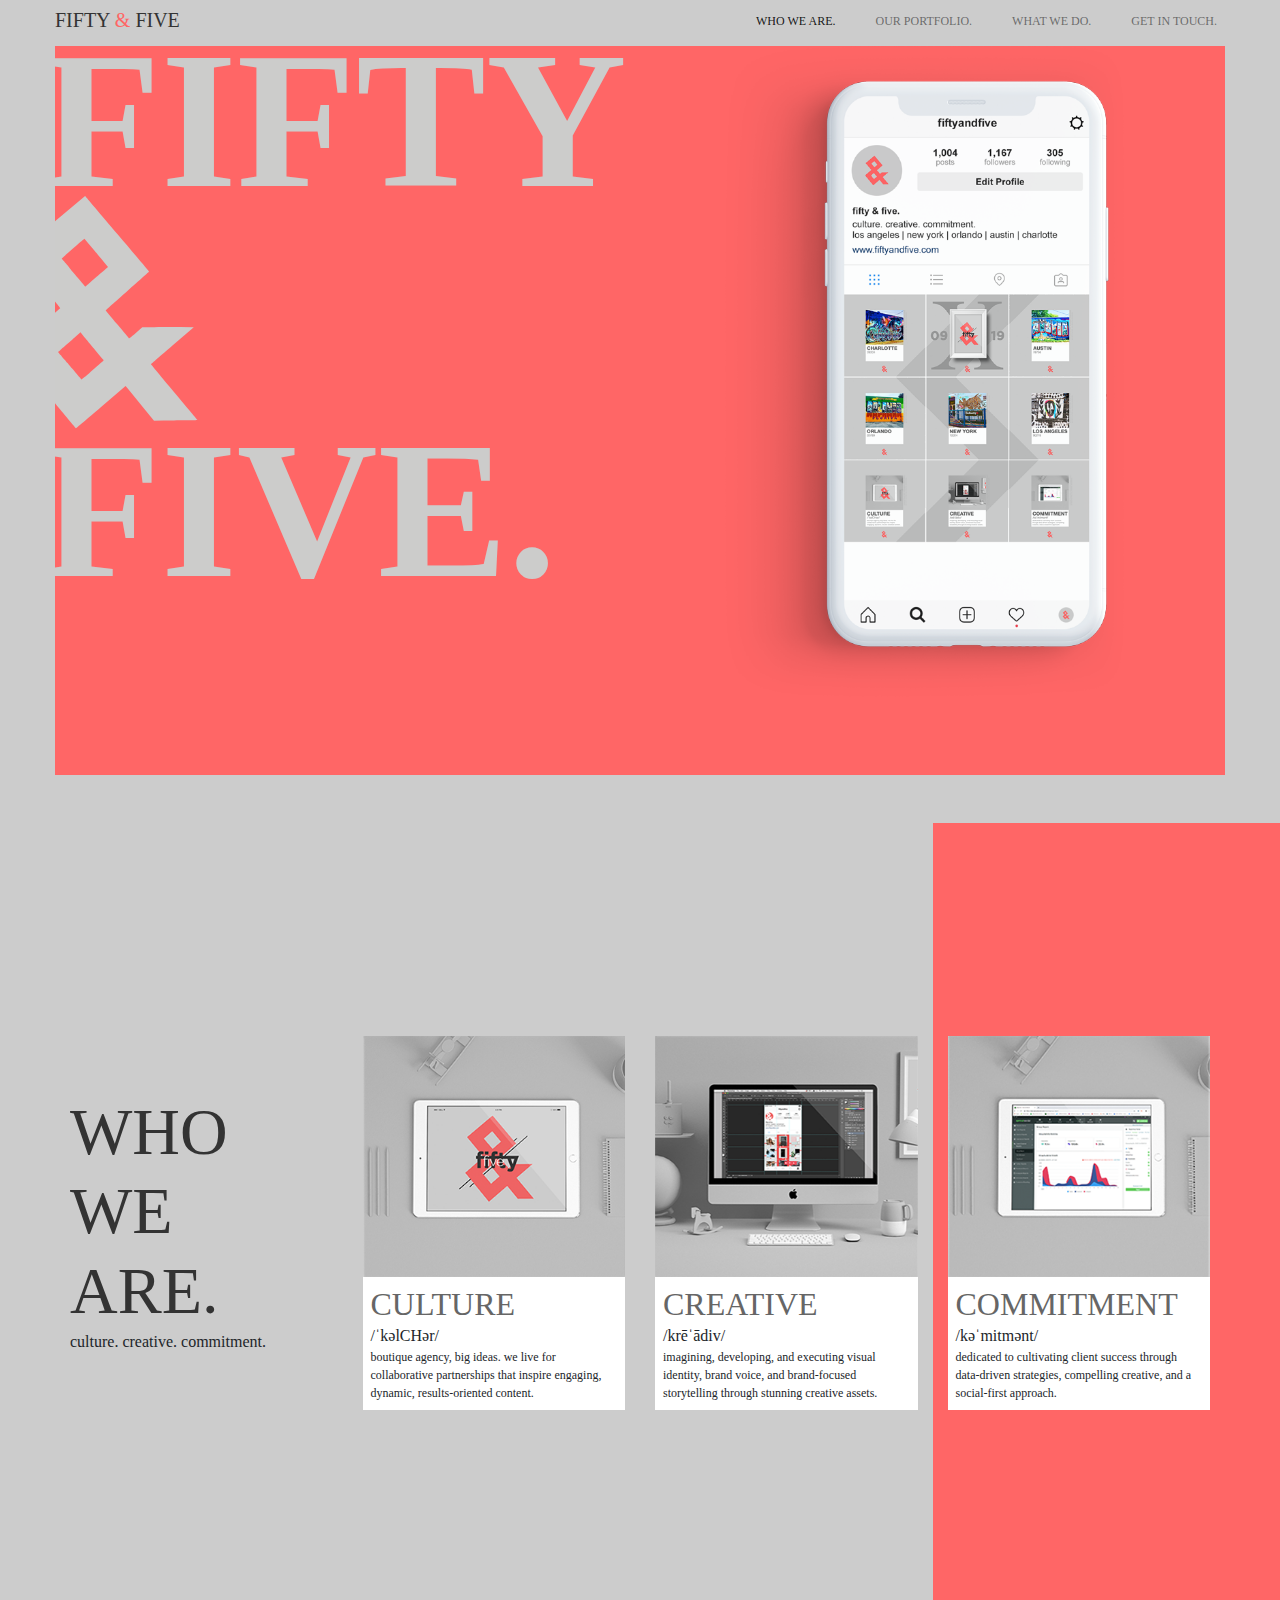
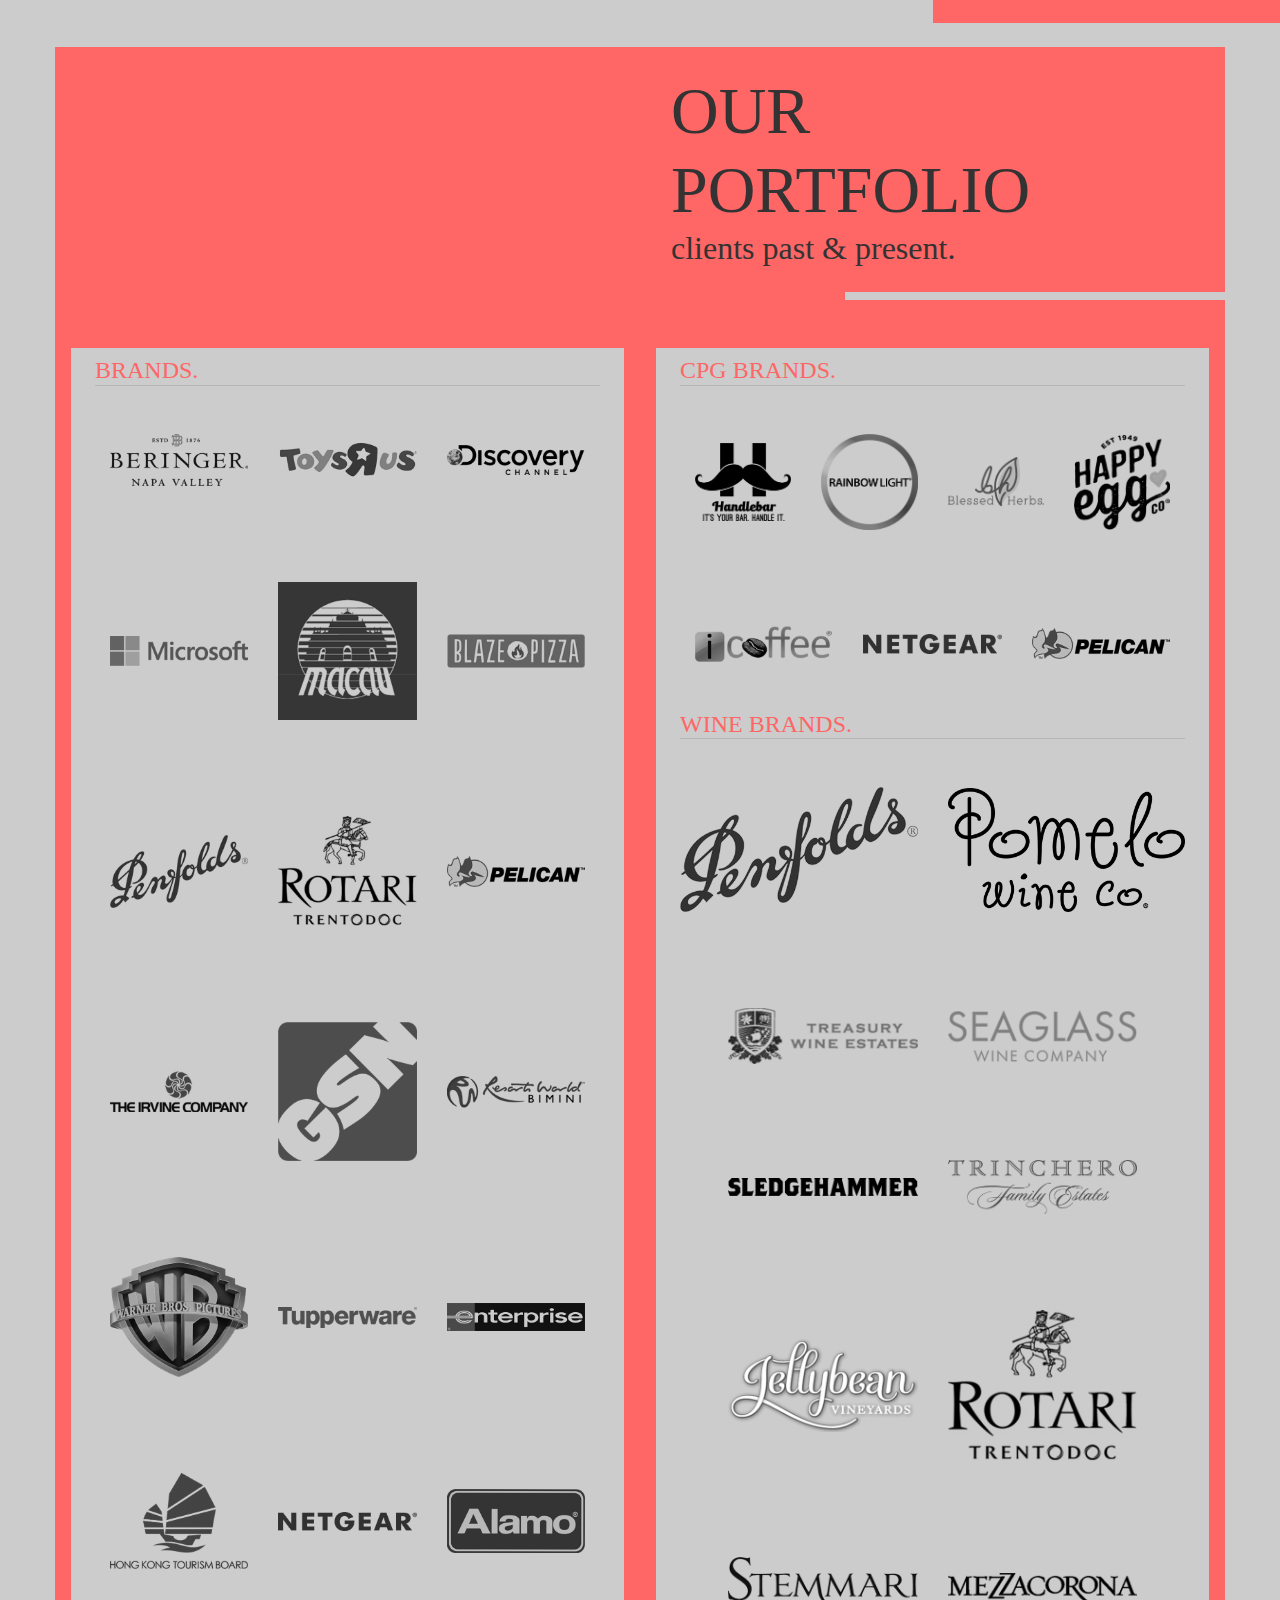
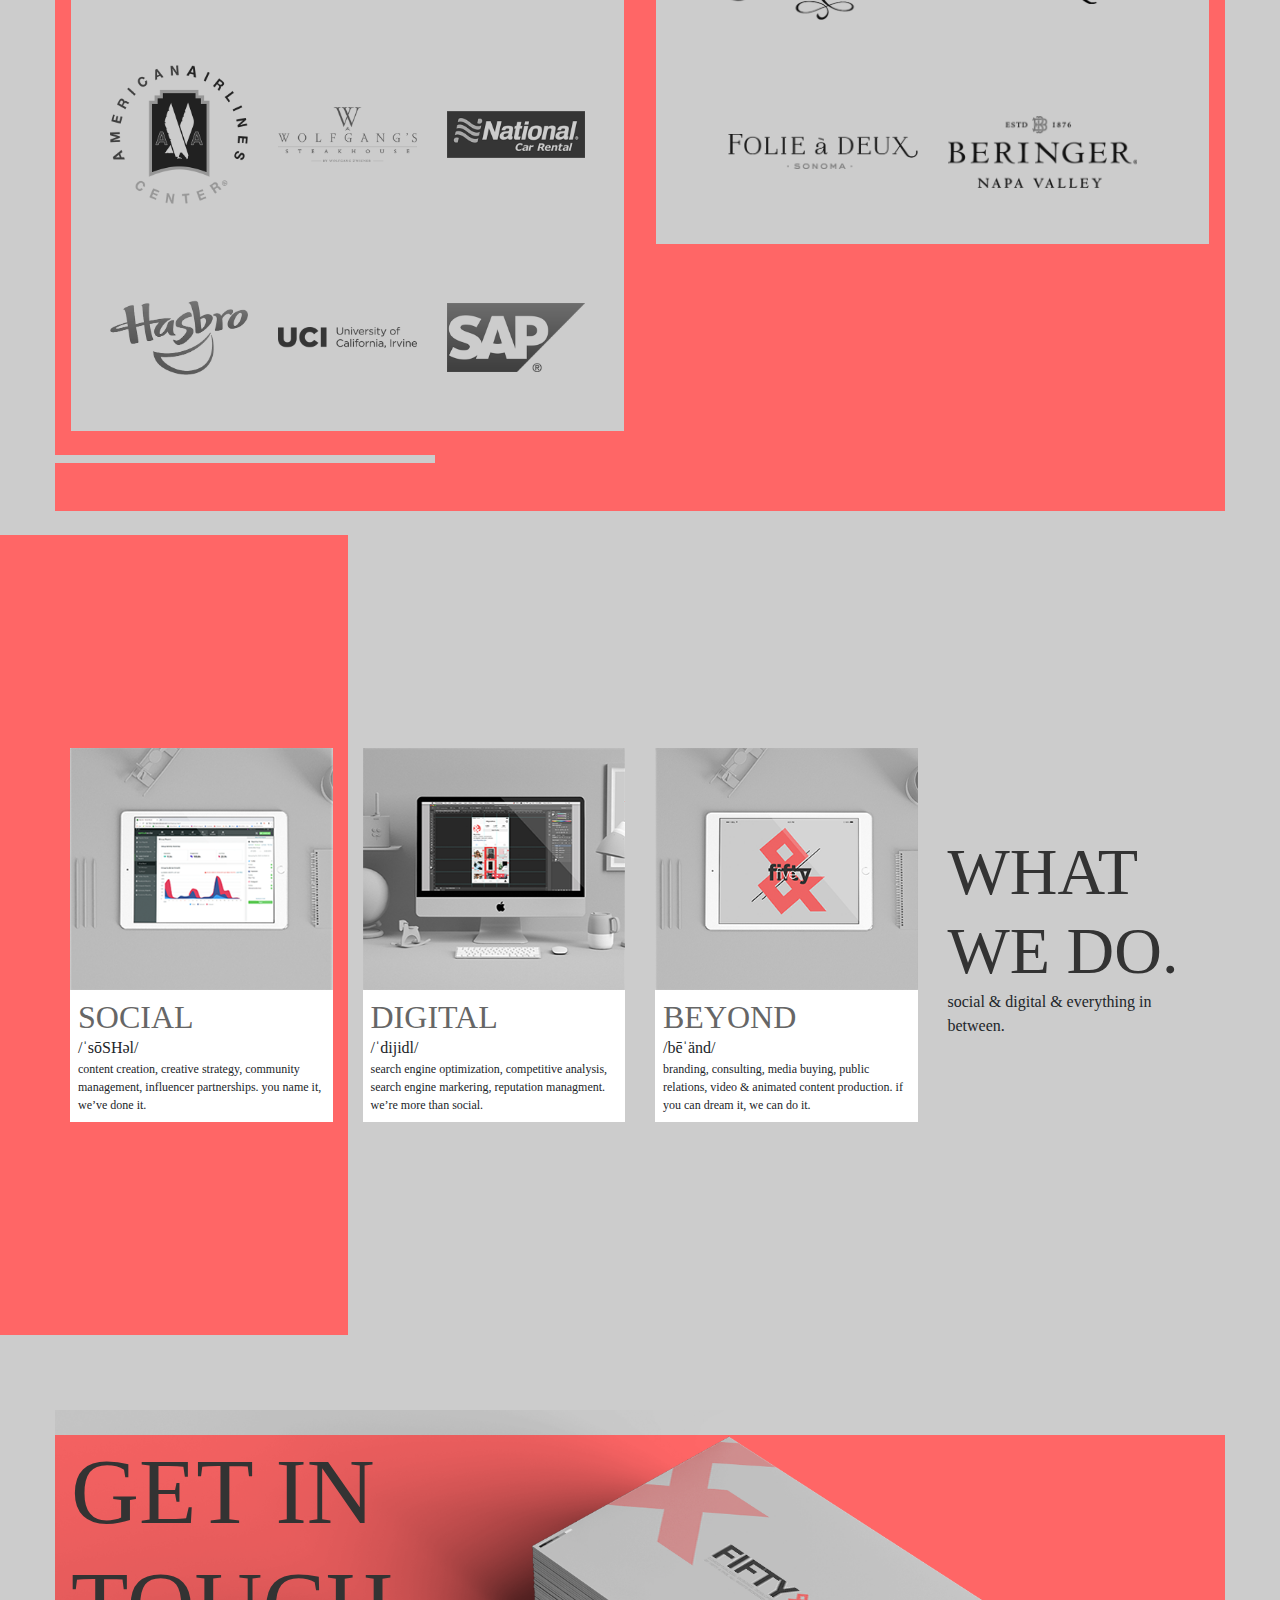
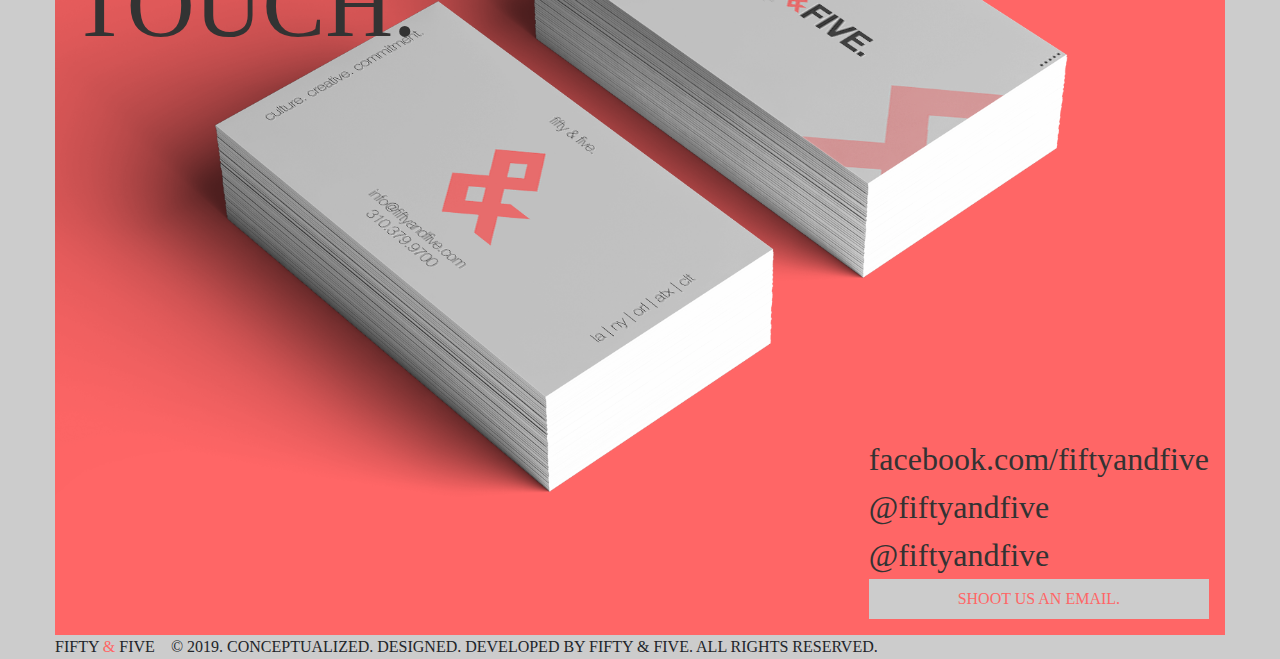
==== commit 6b78e6b1: "updates" ====
--- a/FiftyAndFive/buildout/index.html
+++ b/FiftyAndFive/buildout/index.html
@@ -90,6 +90,8 @@
     	        			<span class="thin smalltext d-block">dedicated to cultivating client success through data-driven strategies, compelling creative, and a social-first approach.</span>
                         </div>
         			</div>
+                    <div class="pinkbg position-absolute h-100" style="right:0px; width:100px; margin-right:-100px">
+                    </div>
         		</div>
         	</div>
         	<div class="row pinkbg mt-4">
@@ -338,7 +340,7 @@
                         </div>
                     </div>
                 </div>
-                <div class="col-xl pinkbg d-flex" style="min-height:500px;">
+                <div class="col-xl pinkbg d-flex" style="min-height:800px;">
                     <div class="whitebg text-center text-xl-left align-self-center" >
                         <img src="images/commitment.png" class="img-fluid" width="100%"/>
                         <div class="p-2">
@@ -346,6 +348,8 @@
                             <span class="thin d-block">/ˈsōSHəl/</span>
                             <span class="thin smalltext d-block">content creation, creative strategy, community management, influencer partnerships. you name it, we’ve done it. </span>
                         </div>
+                    </div>
+                    <div class="pinkbg position-absolute h-100" style="margin-left:-100px; width:100px;">
                     </div>
                 </div>
             </div>
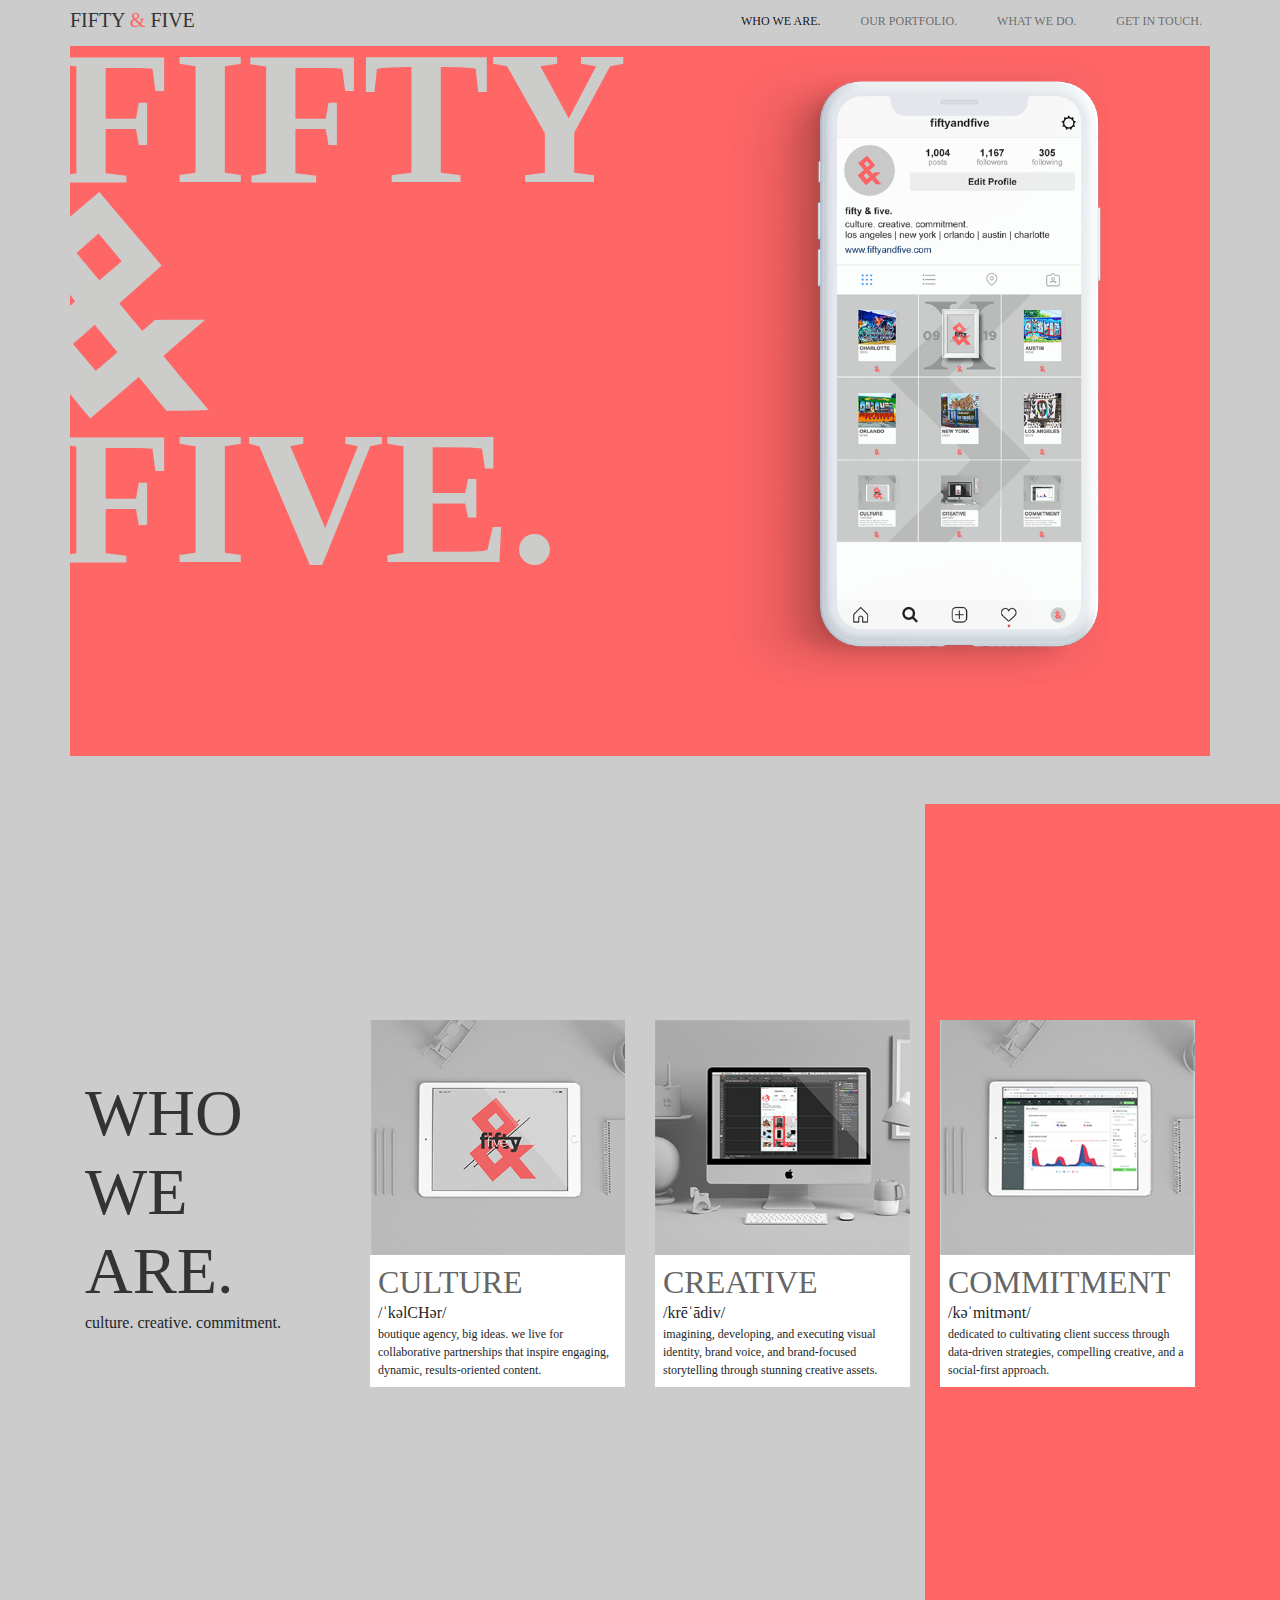
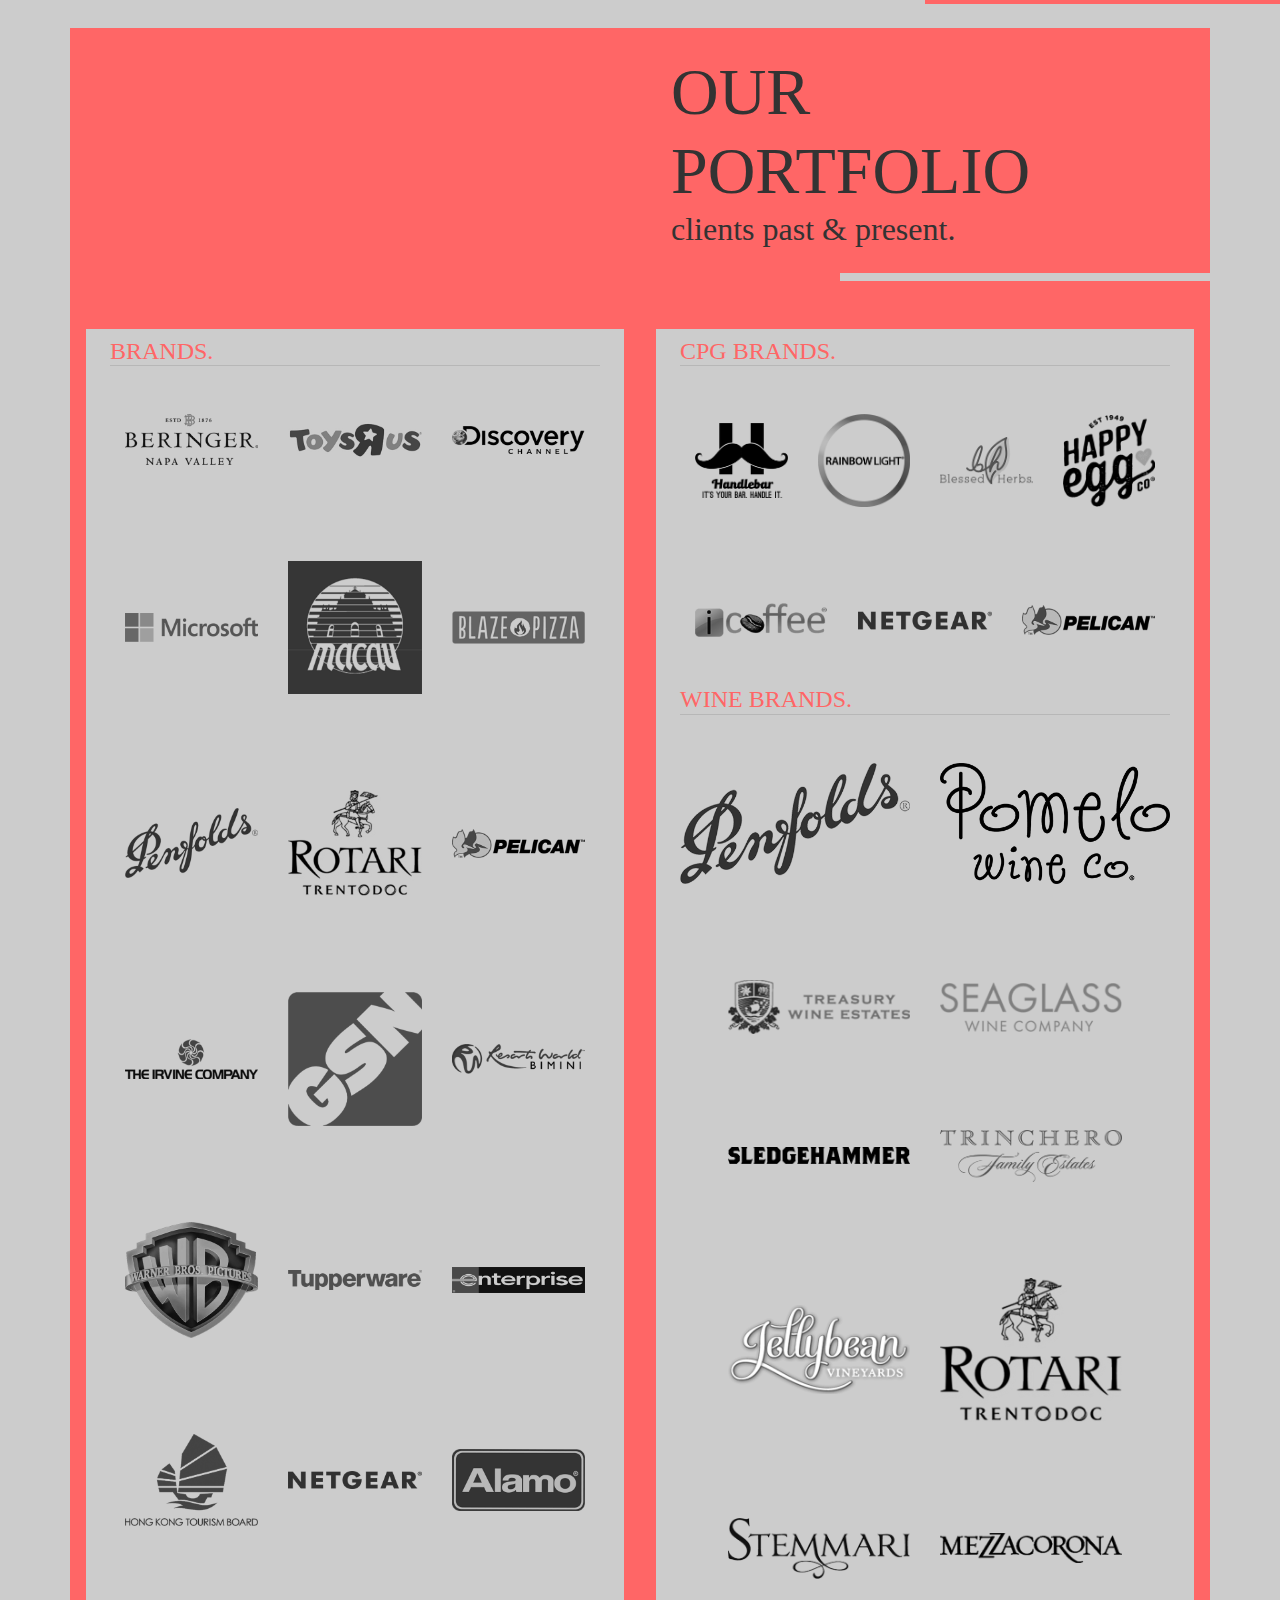
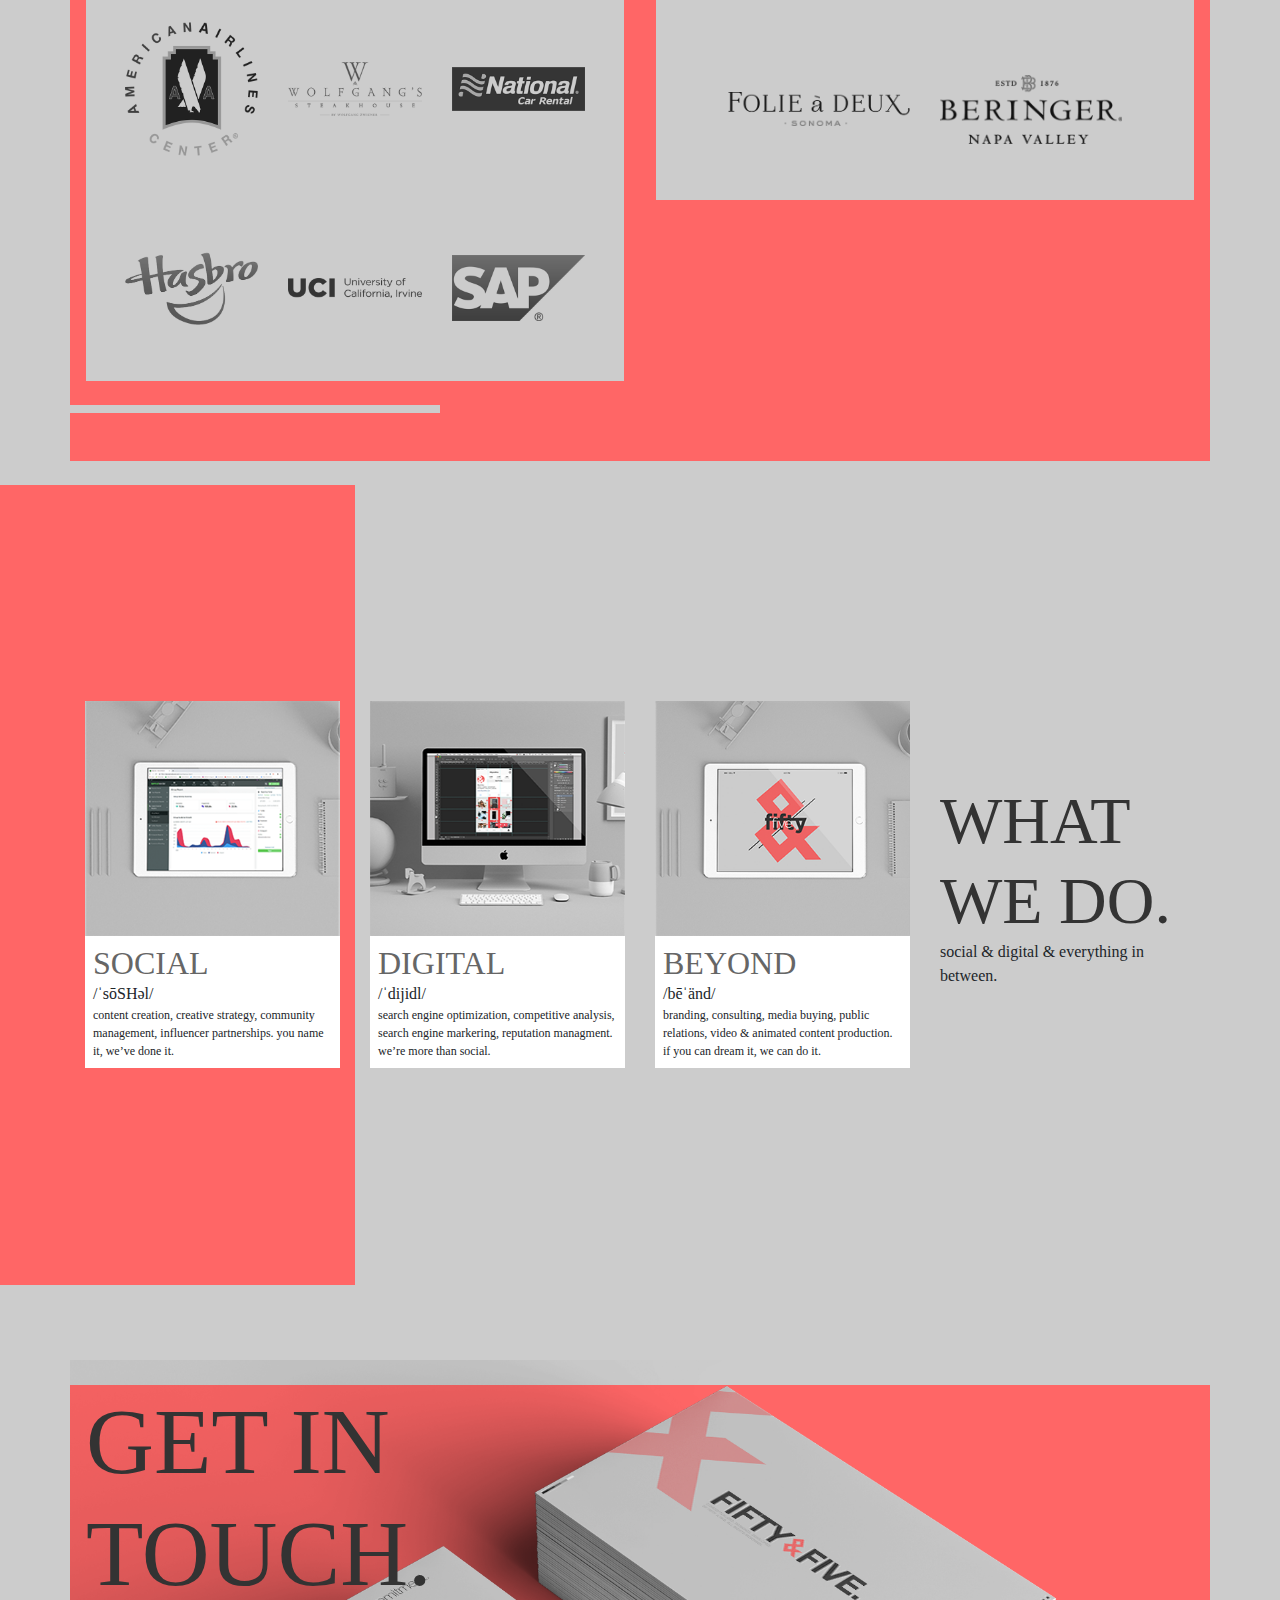
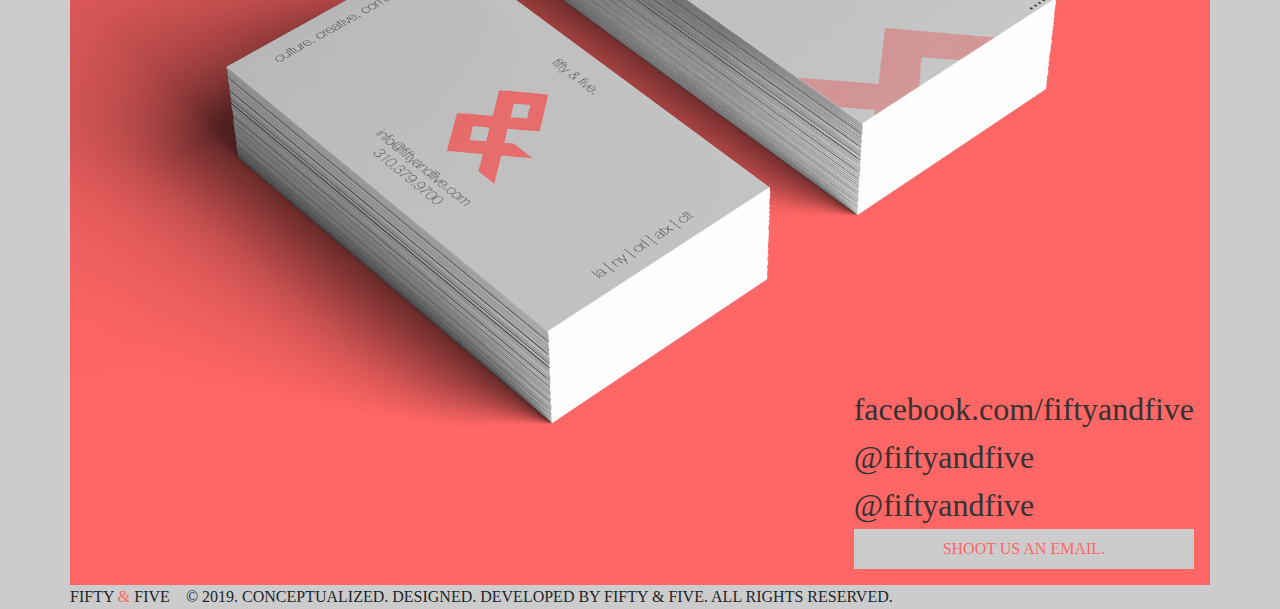
==== commit 3c722b98: "margin fix for mobile" ====
--- a/FiftyAndFive/buildout/index.html
+++ b/FiftyAndFive/buildout/index.html
@@ -15,7 +15,7 @@
     </head>
     <body class="greybg">
         <div class="container mx-auto px-0">
-            <div class="row px-0">
+            <div class="row px-0 mx-0">
                 <div class="col px-0">
                     <a class="navbar-brand float-left darkgrey" href="#">FIFTY <span class="pink">&amp;</span> FIVE</a>
                     <nav class="navbar navbar-expand-lg navbar-light float-right pt-1 pr-0 m-0">
@@ -41,7 +41,7 @@
 
                 </div>
             </div>
-        	<div class="row px-0 mb-5 pinkbg">
+        	<div class="row px-0 mb-5 pinkbg mx-0">
         		<div class="col-xl p-0">
 			        <div class="pinkbg">
                         <div class="pt-0">
@@ -53,7 +53,7 @@
                     <img class="img-fluid d-none-lg" style="max-width:400px;" src="images/hero_IPHONE.png"/>
                 </div>
         	</div>
-        	<div class="row px-0 my-4">
+        	<div class="row px-0 my-4 mx-0">
         		<div class="col-xl text-center text-xl-left d-flex">
                     <div class="align-self-center">
                         <a name="whoweare"></a>
@@ -94,7 +94,7 @@
                     </div>
         		</div>
         	</div>
-        	<div class="row pinkbg mt-4">
+        	<div class="row pinkbg mt-4 mx-0">
         		<div class="col-lg">&nbsp;</div>
         		<div class="col-lg px-0">
                     <a name="ourportfolio"></a>
@@ -112,7 +112,7 @@
         			</div>
         		</div>
         	</div>
-        	<div class="row pinkbg">
+        	<div class="row pinkbg mx-0">
         		<div class="col-lg px-3 py-4">
         			<div class="greybg px-4 py-2">
         				<h4 class="pink">BRANDS.</h4>
@@ -294,7 +294,7 @@
         			</div>
         		</div>
         	</div>
-        	<div class="row pinkbg">
+        	<div class="row pinkbg mx-0">
         		<div class="col-6 ml-0 pl-0">
         			<div class="d-block mb-2">
         				<div class="container">
@@ -308,7 +308,7 @@
 	        		</div>
         		</div>
         	</div>
-            <div class="row px-0 my-4 row-reverse"> 
+            <div class="row px-0 my-4 row-reverse mx-0"> 
                 <div class="col-xl text-center text-xl-left d-flex">
                     <div class="align-self-center">
                         <a name="whatwedo"></a>
@@ -353,7 +353,7 @@
                     </div>
                 </div>
             </div>
-            <div class="row pinkbg" style="margin-top:100px;">
+            <div class="row pinkbg mx-0" style="margin-top:100px;">
                 <div class="col p-3"  style="min-height:800px; padding-top: 0px !important;">
                     <img src="images/cards.png" class="img-fluid position-absolute" style="top:-25px; right: 0px; z-index: 0;"/>
                     <a name="getintouch"></a>
@@ -374,7 +374,7 @@
                     </div>
                 </div>                
             </div>
-            <div class="row">
+            <div class="row mx-0">
                 <span class="mr-3">FIFTY <span class="pink">&amp;</span> FIVE</span>
                 <span>&copy; 2019. CONCEPTUALIZED. DESIGNED. DEVELOPED BY FIFTY & FIVE. ALL RIGHTS RESERVED.</span>
             </div>
